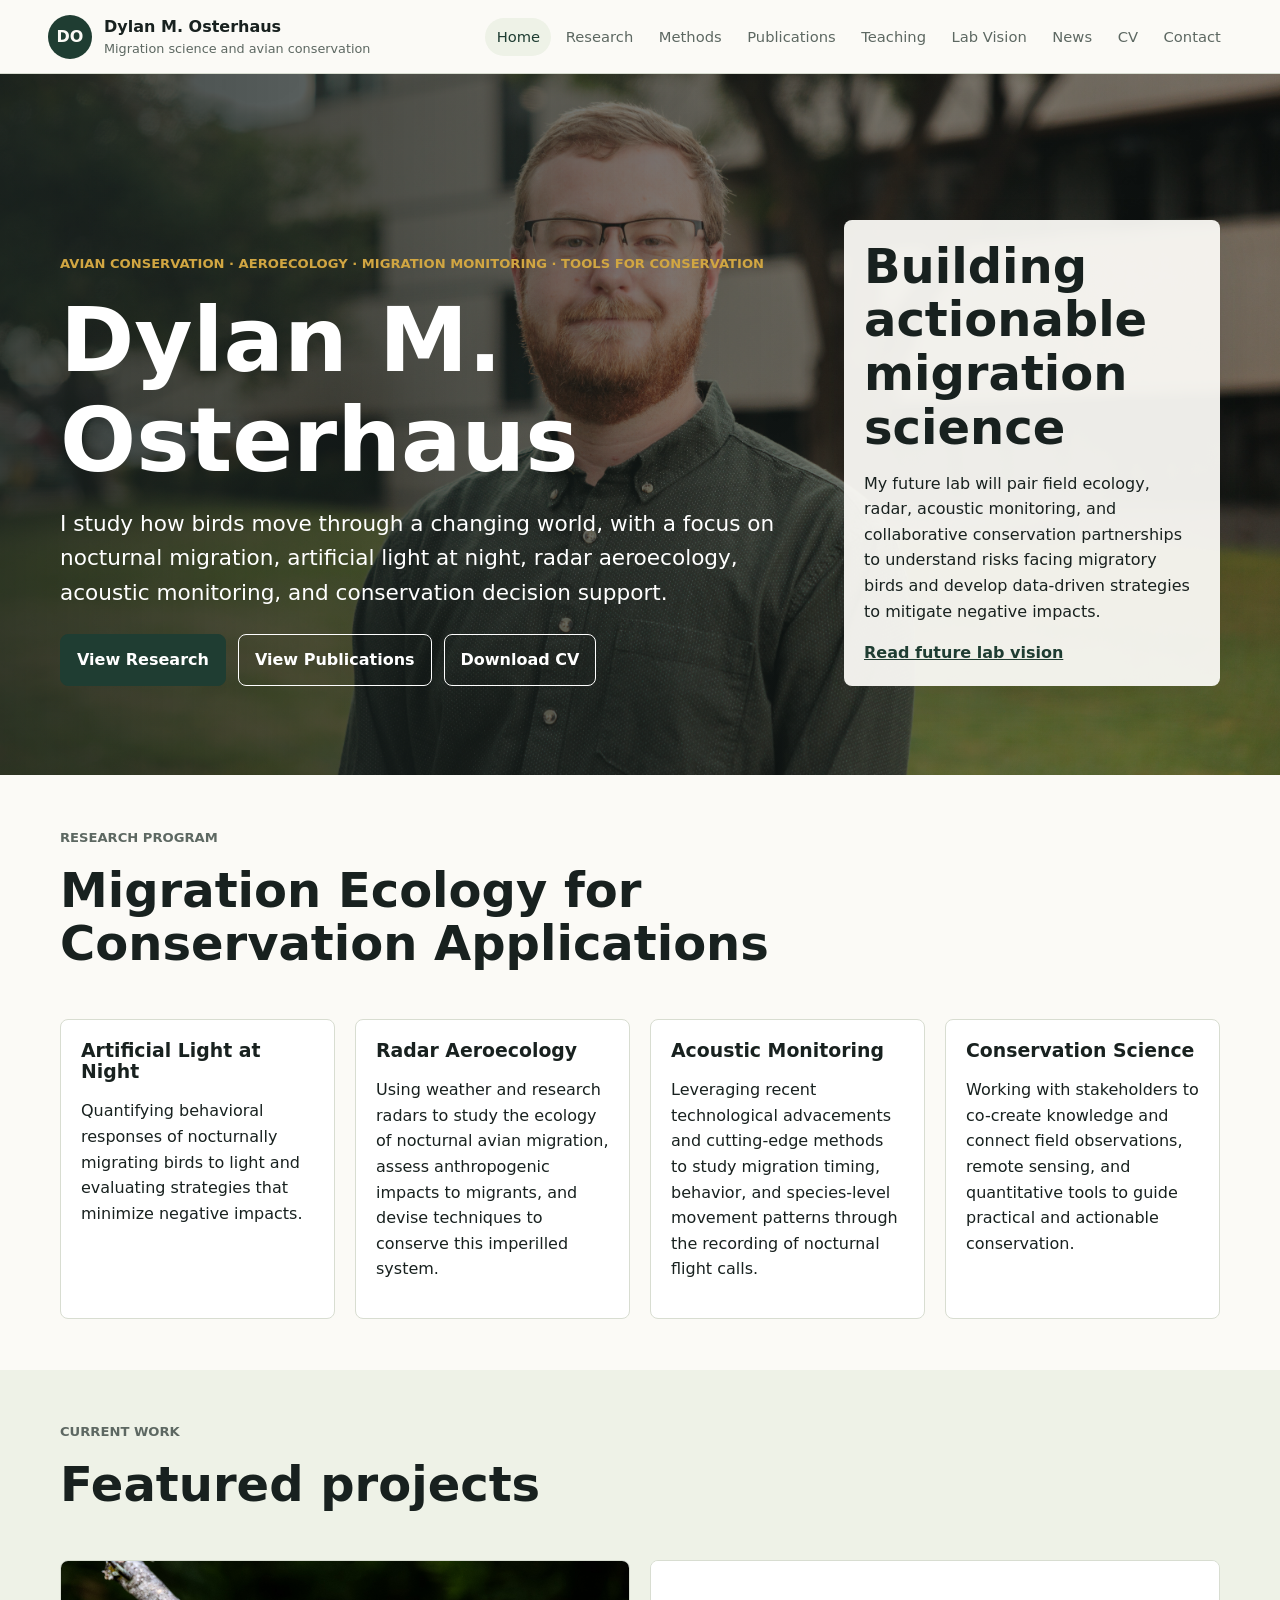
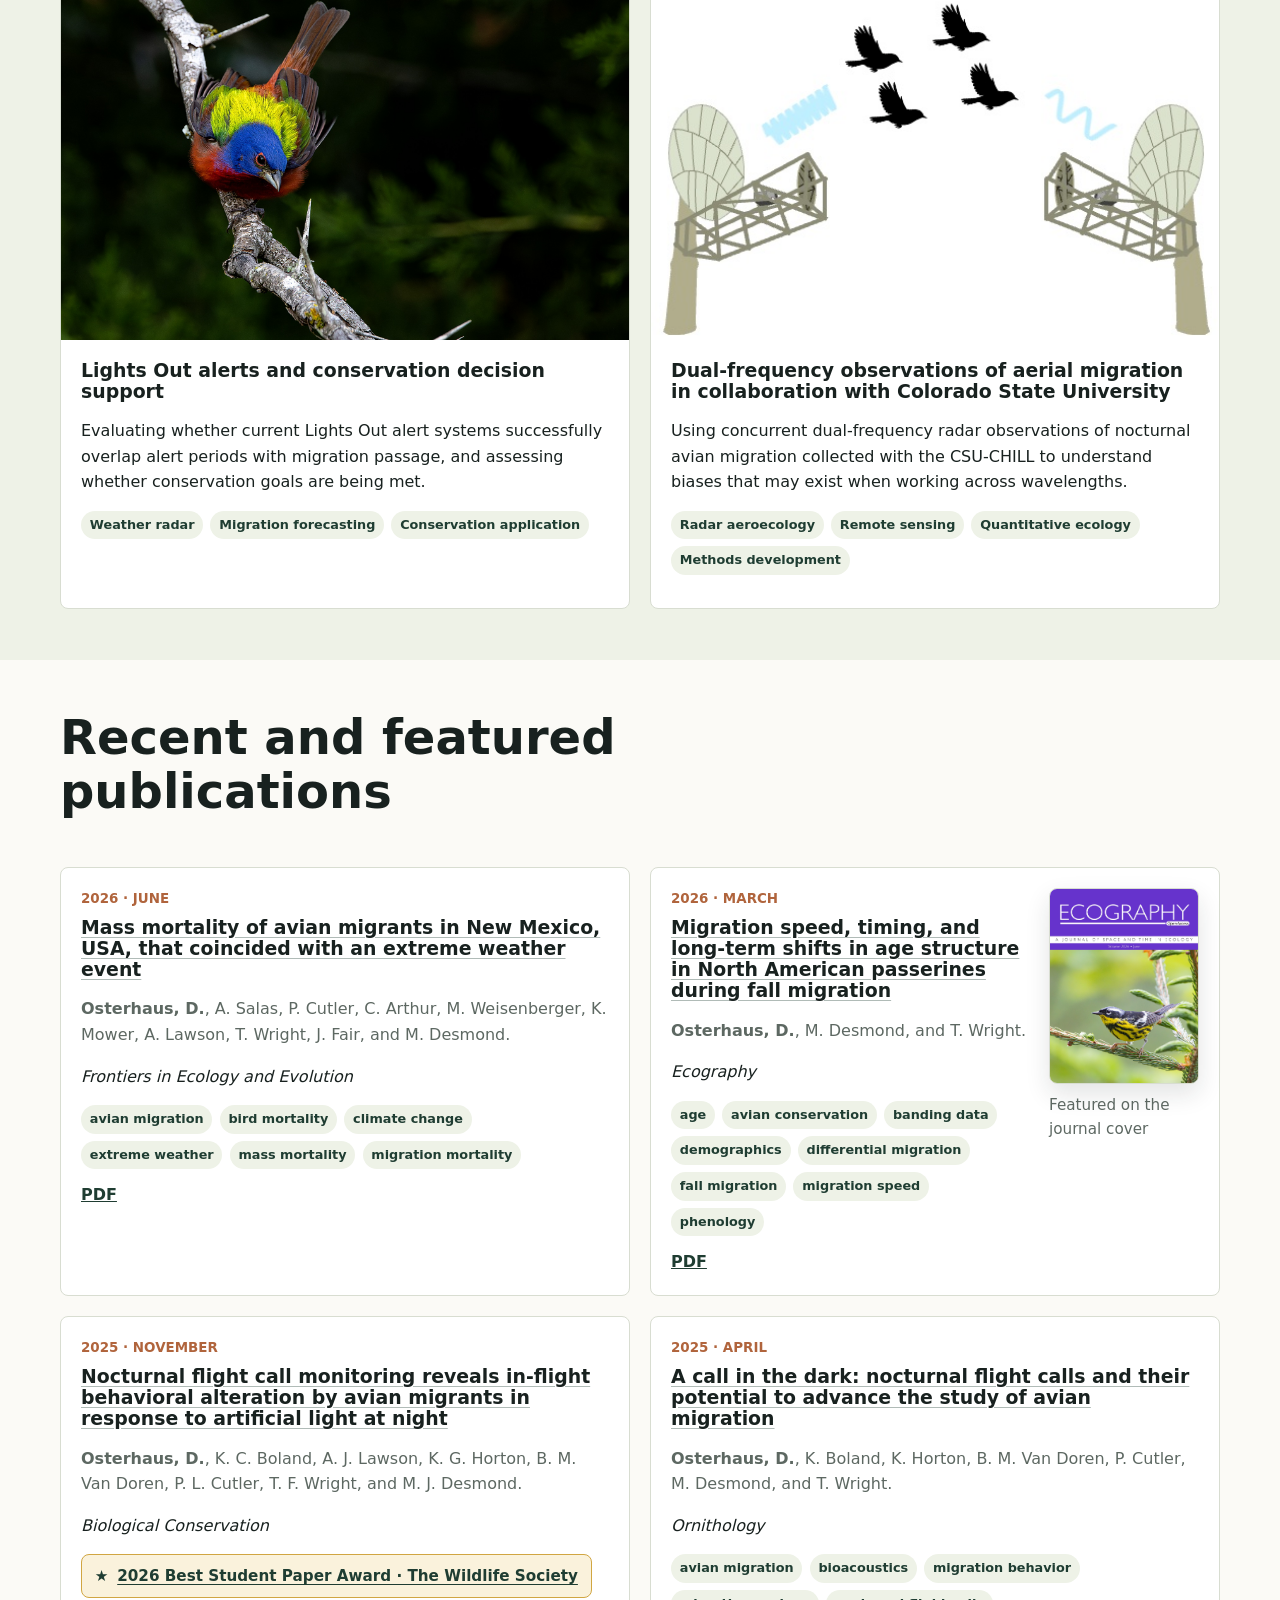
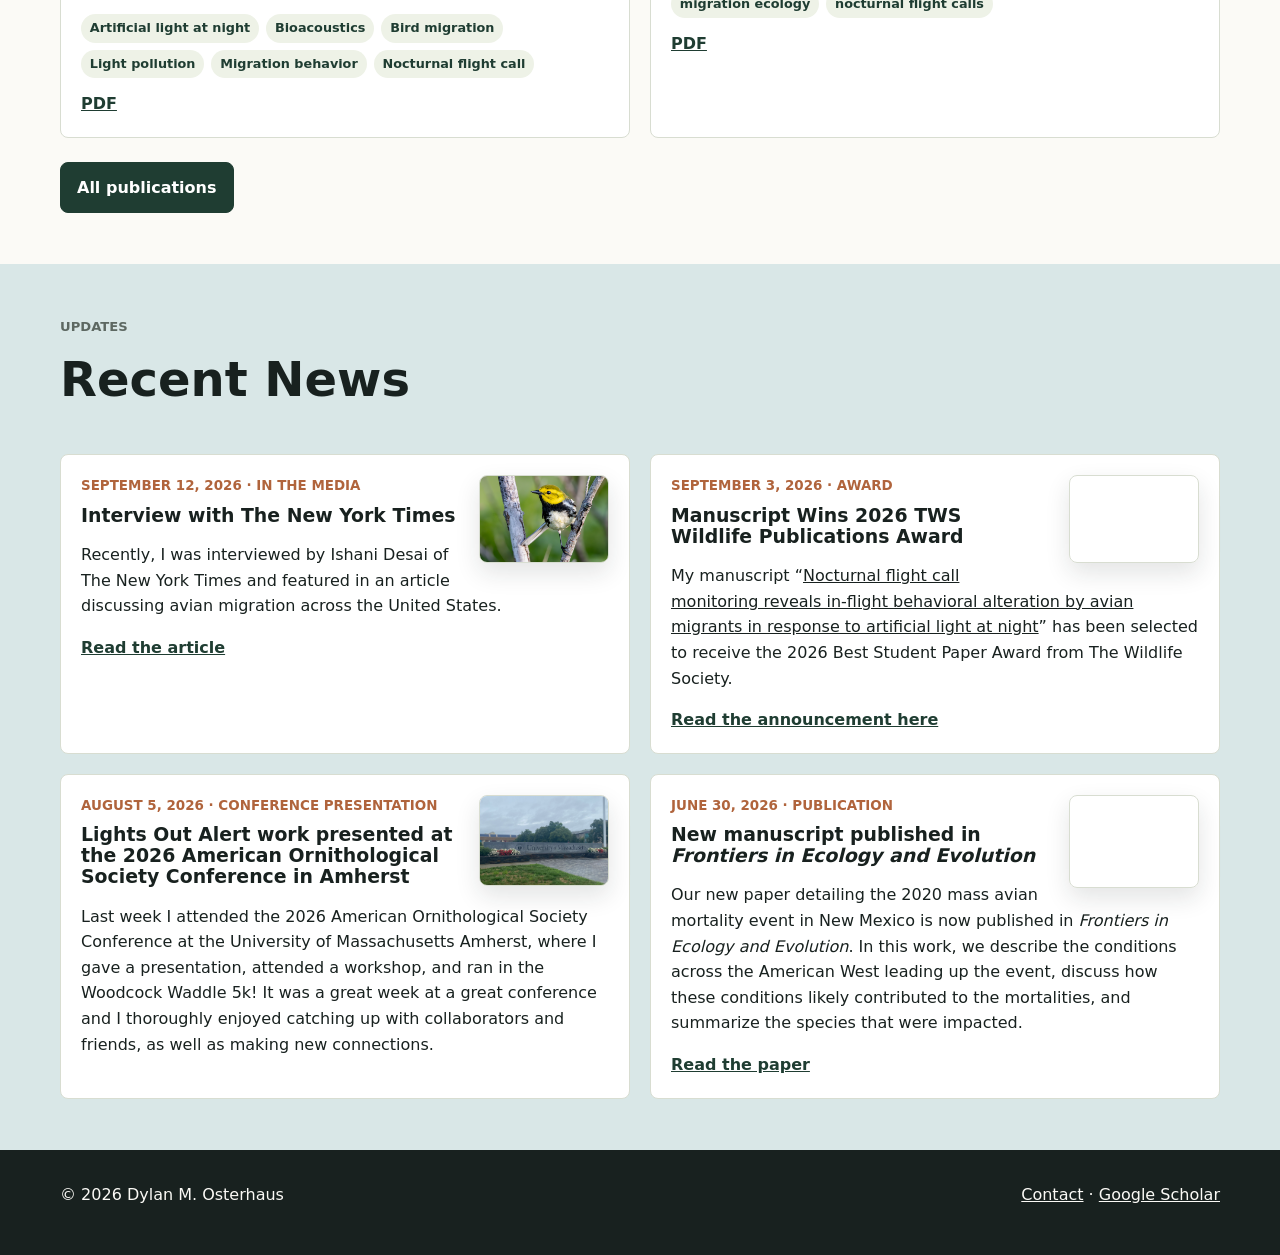
==== index.html @ dd5aa054 "Publish research website without Coverage Viewer" ====
<!doctype html>
<html lang="en">
<head>
  <meta charset="utf-8">
  <meta name="viewport" content="width=device-width, initial-scale=1">
  <title>Dylan M. Osterhaus | Avian Conservation & Aeroecology</title>
  <meta name="description" content="Personal research website for Dylan M. Osterhaus, avian conservation and aeroecology researcher.">
  <link rel="icon" href="assets/favicon.svg">
  <link rel="stylesheet" href="assets/css/styles.css">
</head>
<body>
  <a class="skip-link button" href="#main">Skip to content</a>
  <header class="site-header" data-site-header></header>

  <main id="main">
    <section class="hero">
      <div class="inner">
        <div>
          <p class="eyebrow">Avian conservation · Aeroecology · Migration monitoring · Tools for Conservation</p>
          <h1>Dylan M. Osterhaus</h1>
          <p class="lede">I study how birds move through a changing world, with a focus on nocturnal migration, artificial light at night, radar aeroecology, acoustic monitoring, and conservation decision support.</p>
          <div class="button-row">
            <a class="button" href="research.html">View Research</a>
            <a class="button secondary" href="publications.html">View Publications</a>
            <a class="button secondary" href="CV/CV_Osterhaus.docx">Download CV</a>
          </div>
        </div>
        <aside class="hero-card">
          <h2>Building actionable migration science</h2>
          <p>My future lab will pair field ecology, radar, acoustic monitoring, and collaborative conservation partnerships to understand risks facing migratory birds and develop data-driven strategies to mitigate negative impacts.</p>
          <a class="text-link" href="lab-vision.html">Read future lab vision</a>
        </aside>
      </div>
    </section>

    <section class="section">
      <div class="inner">
        <div class="section-header">
          <div>
            <p class="eyebrow">Research Program</p>
            <h2>Migration Ecology for Conservation Applications</h2>
          </div>
        </div>
        <div class="grid four">
          <article class="feature">
            <h3>Artificial Light at Night</h3>
            <p>Quantifying behavioral responses of nocturnally migrating birds to light and evaluating strategies that minimize negative impacts.</p>
          </article>
          <article class="feature">
            <h3>Radar Aeroecology</h3>
            <p>Using weather and research radars to study the ecology of nocturnal avian migration, assess anthropogenic impacts to migrants, and devise techniques to conserve this imperilled system.</p>
          </article>
          <article class="feature">
            <h3>Acoustic Monitoring</h3>
            <p>Leveraging recent technological advacements and cutting-edge methods to study migration timing, behavior, and species-level movement patterns through the recording of nocturnal flight calls.</p>
          </article>
          <article class="feature">
            <h3>Conservation Science</h3>
            <p>Working with stakeholders to co-create knowledge and connect field observations, remote sensing, and quantitative tools to guide practical and actionable conservation.</p>
          </article>
        </div>
      </div>
    </section>

    <section class="section band">
      <div class="inner">
        <div class="section-header">
          <div>
            <p class="eyebrow">Current Work</p>
            <h2>Featured projects</h2>
          </div>
        </div>
        <div class="grid two" data-projects data-limit="4"></div>
      </div>
    </section>

    <section class="section">
      <div class="inner">
        <div class="section-header">
          <div>
            <h2>Recent and featured publications</h2>
          </div>
        </div>
        <div class="grid two" data-publications="featured" data-limit="4"></div>
        <div class="button-row">
          <a class="button" href="publications.html">All publications</a>
        </div>
      </div>
    </section>

    <section class="section sky-band">
      <div class="inner">
        <div class="section-header">
          <div>
            <p class="eyebrow">Updates</p>
            <h2>Recent News</h2>
          </div>
        </div>
        <div class="grid two" data-news data-limit="4"></div>
      </div>
    </section>
  </main>

  <footer class="footer">
    <div class="inner">
      <p>© <span data-year></span> Dylan M. Osterhaus</p>
      <p><a href="contact.html">Contact</a> · <a href="https://scholar.google.com/citations?user=TTOQT60AAAAJ&hl=en&oi=ao">Google Scholar</a></p>
    </div>
  </footer>

  <script src="data/publications.js"></script>
  <script src="data/projects.js"></script>
  <script src="data/news.js"></script>
  <script src="assets/js/main.js"></script>
</body>
</html>
---- assets/css/styles.css ----
/* MAIN SITE STYLES
   This file controls the visual design for the whole website.
   Most text and content edits should happen in the HTML files or /data files.
*/

:root {
  --ink: #18211f;
  --muted: #5d6862;
  --paper: #fbfaf6;
  --soft: #eef2e7;
  --sage: #6d8063;
  --forest: #1f3d32;
  --clay: #b0643c;
  --sky: #d9e7e7;
  --gold: #d1a642;
  --line: #d8ddd1;
  --white: #ffffff;
  --shadow: 0 18px 45px rgba(24, 33, 31, 0.11);
  --radius: 8px;
  --max: 1160px;
}

* {
  box-sizing: border-box;
}

html {
  scroll-behavior: smooth;
}

body {
  margin: 0;
  background: var(--paper);
  color: var(--ink);
  font-family: Inter, ui-sans-serif, system-ui, -apple-system, BlinkMacSystemFont, "Segoe UI", sans-serif;
  line-height: 1.6;
}

img {
  display: block;
  max-width: 100%;
}

a {
  color: inherit;
}

.skip-link {
  left: 1rem;
  position: absolute;
  top: -5rem;
  z-index: 20;
}

.skip-link:focus {
  top: 1rem;
}

.site-header {
  align-items: center;
  background: rgba(251, 250, 246, 0.96);
  border-bottom: 1px solid var(--line);
  display: flex;
  gap: 1rem;
  justify-content: space-between;
  padding: 0.85rem clamp(1rem, 4vw, 3rem);
  position: sticky;
  top: 0;
  z-index: 10;
}

.brand {
  align-items: center;
  display: inline-flex;
  gap: 0.75rem;
  text-decoration: none;
}

.brand-mark {
  align-items: center;
  background: var(--forest);
  border-radius: 50%;
  color: var(--paper);
  display: inline-flex;
  font-weight: 800;
  height: 2.75rem;
  justify-content: center;
  width: 2.75rem;
}

.brand strong,
.brand small {
  display: block;
}

.brand small {
  color: var(--muted);
  font-size: 0.8rem;
}

.site-nav {
  align-items: center;
  display: flex;
  flex-wrap: wrap;
  gap: 0.2rem;
  justify-content: flex-end;
}

.site-nav a {
  border-radius: 999px;
  color: var(--muted);
  font-size: 0.92rem;
  padding: 0.45rem 0.7rem;
  text-decoration: none;
}

.site-nav a.nav-long {
  line-height: 1.1;
  text-align: center;
}

.site-nav a:hover,
.site-nav a[aria-current="page"] {
  background: var(--soft);
  color: var(--forest);
}

.nav-toggle {
  background: var(--forest);
  border: 0;
  border-radius: var(--radius);
  color: var(--paper);
  display: none;
  font: inherit;
  padding: 0.55rem 0.8rem;
}

.section,
.hero,
.page-hero {
  padding: clamp(3rem, 7vw, 6rem) clamp(1rem, 4vw, 3rem);
}

.section {
  padding-block: clamp(2rem, 4vw, 3.5rem);
}

.inner {
  margin: 0 auto;
  max-width: var(--max);
}

.hero {
  background:
    linear-gradient(90deg, rgba(24, 33, 31, 0.82), rgba(24, 33, 31, 0.34)),
    url("../../Photos/NMSU Grad Headshot_Profile Photo copy.jpg") center 26% / cover;
  color: var(--white);
  min-height: 72vh;
}

.hero .inner {
  align-items: end;
  display: grid;
  gap: 2rem;
  grid-template-columns: minmax(0, 1.1fr) minmax(280px, 0.55fr);
  min-height: 58vh;
}

.eyebrow {
  color: var(--gold);
  font-size: 0.82rem;
  font-weight: 800;
  letter-spacing: 0;
  text-transform: uppercase;
}

h1,
h2,
h3 {
  line-height: 1.12;
  margin: 0 0 1rem;
}

h1 {
  font-size: clamp(2.5rem, 7vw, 5.7rem);
  max-width: 900px;
}

h2 {
  font-size: clamp(1.8rem, 4vw, 3rem);
}

h3 {
  font-size: 1.18rem;
}

p {
  margin: 0 0 1rem;
}

.lede {
  color: inherit;
  font-size: clamp(1.1rem, 2vw, 1.35rem);
  max-width: 780px;
}

.hero-card {
  background: rgba(251, 250, 246, 0.94);
  border-radius: var(--radius);
  box-shadow: var(--shadow);
  color: var(--ink);
  padding: 1.25rem;
}

.button-row {
  display: flex;
  flex-wrap: wrap;
  gap: 0.75rem;
  margin-top: 1.5rem;
}

.button {
  background: var(--forest);
  border: 1px solid var(--forest);
  border-radius: var(--radius);
  color: var(--white);
  display: inline-flex;
  font-weight: 800;
  padding: 0.75rem 1rem;
  text-decoration: none;
}

.button.secondary {
  background: transparent;
  border-color: currentColor;
  color: inherit;
}

.section-header {
  align-items: end;
  display: grid;
  gap: 1rem;
  grid-template-columns: minmax(0, 0.8fr) minmax(260px, 0.45fr);
  margin-bottom: 2rem;
}

.section-header p {
  color: var(--muted);
}

.band {
  background: var(--soft);
}

.sky-band {
  background: var(--sky);
}

.grid {
  display: grid;
  gap: 1.25rem;
}

.two {
  grid-template-columns: repeat(2, minmax(0, 1fr));
}

.three {
  grid-template-columns: repeat(3, minmax(0, 1fr));
}

.four {
  grid-template-columns: repeat(4, minmax(0, 1fr));
}

.feature,
.publication-item,
.timeline-item,
.news-item,
.contact-card,
.method-card,
.value-card {
  background: var(--white);
  border: 1px solid var(--line);
  border-radius: var(--radius);
  padding: 1.25rem;
}

.project-card,
.photo-card {
  background: var(--white);
  border: 1px solid var(--line);
  border-radius: var(--radius);
  overflow: hidden;
}

.past-project-card {
  display: grid;
}

.past-project-card h3 a {
  color: inherit;
  text-decoration-color: rgba(31, 61, 50, 0.35);
  text-underline-offset: 0.18em;
}

.past-project-card h3 a:hover {
  color: var(--forest);
  text-decoration-color: var(--forest);
}

.project-card-body {
  padding: 1.25rem;
}

.publication-item.has-cover {
  align-items: start;
  display: grid;
  gap: 1.25rem;
  grid-template-columns: minmax(0, 1fr) 150px;
}

.news-item.has-cover {
  display: block;
}

.news-item.has-cover::after {
  clear: both;
  content: "";
  display: table;
}

.publication-item h3 a {
  color: inherit;
  text-decoration-color: rgba(31, 61, 50, 0.35);
  text-underline-offset: 0.18em;
}

.publication-item h3 a:hover {
  color: var(--forest);
  text-decoration-color: var(--forest);
}

.publication-cover,
.news-cover {
  margin: 0;
}

.news-cover {
  float: right;
  margin: 0 0 1rem 1.25rem;
  width: 130px;
}

.publication-cover img,
.news-cover img {
  border: 1px solid var(--line);
  border-radius: var(--radius);
  box-shadow: 0 10px 24px rgba(24, 33, 31, 0.12);
  display: block;
  width: 100%;
}

.publication-cover p,
.pub-note {
  color: var(--muted);
  font-size: 0.95rem;
  margin-top: 0.55rem;
}

.pub-note {
  color: var(--clay);
  font-weight: 800;
}

.publication-award {
  display: flex;
  align-items: baseline;
  gap: 0.55rem;
  width: fit-content;
  padding: 0.55rem 0.8rem;
  border: 1px solid var(--gold);
  border-radius: var(--radius);
  background: #faf2dc;
  color: var(--forest);
  font-size: 0.95rem;
  font-weight: 700;
}

.publication-award a {
  color: inherit;
  text-underline-offset: 0.18em;
}

.project-image {
  aspect-ratio: 3 / 2;
  display: block;
  height: auto;
  object-fit: cover;
  width: 100%;
}

.photo-link {
  background: #111816;
  display: block;
}

.photo-card img {
  display: block;
  height: auto;
  width: 100%;
}

.photo-card figcaption {
  padding: 0.9rem 1rem 1rem;
}

.photo-card figcaption strong,
.photo-card figcaption span {
  display: block;
}

.photo-card figcaption span {
  color: var(--muted);
  font-size: 0.9rem;
}

.photo-placeholder {
  align-items: center;
  background:
    linear-gradient(135deg, rgba(31, 61, 50, 0.9), rgba(176, 100, 60, 0.8)),
    var(--forest);
  color: var(--white);
  display: flex;
  min-height: 170px;
  padding: 1.5rem;
}

.photo-placeholder.tall {
  min-height: 300px;
}

.photo-placeholder span {
  border: 1px solid rgba(255, 255, 255, 0.55);
  border-radius: var(--radius);
  display: block;
  font-weight: 800;
  padding: 1rem;
  width: 100%;
}

.item-meta {
  color: var(--clay);
  font-size: 0.84rem;
  font-weight: 800;
  margin-bottom: 0.5rem;
  text-transform: uppercase;
}

.authors,
.muted {
  color: var(--muted);
}

.tags {
  display: flex;
  flex-wrap: wrap;
  gap: 0.45rem;
  margin: 0.8rem 0;
}

.tags span {
  background: var(--soft);
  border-radius: 999px;
  color: var(--forest);
  font-size: 0.8rem;
  font-weight: 700;
  padding: 0.25rem 0.55rem;
}

.text-link {
  color: var(--forest);
  font-weight: 800;
}

.page-hero {
  background: var(--forest);
  color: var(--white);
}

.page-hero h1 {
  max-width: 1120px;
}

.page-hero p {
  max-width: 980px;
}

.split {
  align-items: center;
  display: grid;
  gap: 2rem;
  grid-template-columns: minmax(0, 0.85fr) minmax(280px, 0.55fr);
}

.portrait {
  border-radius: var(--radius);
  box-shadow: var(--shadow);
  max-height: 560px;
  object-fit: cover;
  width: 100%;
}

.stat-row {
  display: grid;
  gap: 1rem;
  grid-template-columns: repeat(3, minmax(0, 1fr));
  margin-top: 1rem;
}

.stat {
  background: rgba(255, 255, 255, 0.12);
  border: 1px solid rgba(255, 255, 255, 0.2);
  border-radius: var(--radius);
  padding: 1rem;
}

.stat strong {
  display: block;
  font-size: 1.6rem;
}

.list-clean {
  margin: 0;
  padding-left: 1.1rem;
}

.list-clean li {
  margin-bottom: 0.5rem;
}

.footer {
  background: var(--ink);
  color: var(--paper);
  padding: 2rem clamp(1rem, 4vw, 3rem);
}

.footer .inner {
  align-items: center;
  display: flex;
  gap: 1rem;
  justify-content: space-between;
}

.footer a {
  color: var(--paper);
}

.viewer-hero {
  background:
    linear-gradient(90deg, rgba(24, 33, 31, 0.9), rgba(31, 61, 50, 0.64)),
    url("../../Photos/site-images/project-lights-out.jpg") center / cover;
}

.viewer-inner {
  max-width: min(1680px, calc(100vw - 2rem));
}

.viewer-layout {
  display: grid;
  gap: 1rem;
}

.viewer-description {
  background: var(--white);
  border: 1px solid var(--line);
  border-radius: var(--radius);
  padding: 1.25rem;
}

.viewer-description h2 {
  font-size: clamp(1.4rem, 2.5vw, 2rem);
  margin-bottom: 0.6rem;
}

.viewer-description p {
  color: var(--muted);
  margin-bottom: 0;
  max-width: 1100px;
}

.viewer-controls,
.viewer-stage {
  background: var(--white);
  border: 1px solid var(--line);
  border-radius: var(--radius);
}

.viewer-controls {
  align-items: end;
  display: grid;
  gap: 0.8rem;
  grid-template-columns: repeat(6, minmax(150px, 1fr));
  padding: 1rem;
}

.control-group {
  display: grid;
  gap: 0.35rem;
}

.control-group label {
  color: var(--forest);
  font-size: 0.82rem;
  font-weight: 800;
  text-transform: uppercase;
}

.control-group select {
  appearance: none;
  background:
    linear-gradient(45deg, transparent 50%, var(--forest) 50%),
    linear-gradient(135deg, var(--forest) 50%, transparent 50%),
    var(--paper);
  background-position:
    calc(100% - 18px) 54%,
    calc(100% - 12px) 54%,
    100% 0;
  background-size:
    6px 6px,
    6px 6px,
    2.5rem 100%;
  background-repeat: no-repeat;
  border: 1px solid var(--line);
  border-radius: var(--radius);
  color: var(--ink);
  font: inherit;
  min-height: 2.65rem;
  padding: 0.55rem 2.7rem 0.55rem 0.7rem;
  width: 100%;
}

.viewer-stage {
  min-width: 0;
  padding: 1.25rem;
}

.viewer-heading {
  align-items: start;
  display: flex;
  gap: 1rem;
  justify-content: space-between;
  margin-bottom: 1rem;
}

.viewer-heading h2 {
  font-size: clamp(1.4rem, 3vw, 2.25rem);
  margin-bottom: 0.25rem;
}

.viewer-heading .eyebrow:empty {
  display: none;
}

.viewer-subtitle {
  color: var(--muted);
  font-size: 0.98rem;
  font-weight: 700;
  margin: 0;
}

.viewer-legend {
  align-items: center;
  display: grid;
  gap: 0.35rem;
  justify-content: flex-end;
  min-width: 180px;
}

.legend-block {
  display: grid;
  gap: 0.35rem;
  justify-items: end;
}

.legend-title {
  color: var(--forest);
  font-size: 0.95rem;
  font-weight: 800;
}

.pie-legend-items {
  align-items: center;
  display: flex;
  flex-wrap: wrap;
  gap: 0.55rem;
  justify-content: flex-end;
}

.legend-item {
  align-items: center;
  color: var(--muted);
  display: inline-flex;
  font-size: 0.95rem;
  gap: 0.3rem;
}

.legend-swatch {
  border: 1px solid rgba(24, 33, 31, 0.22);
  border-radius: 50%;
  display: inline-block;
  height: 1rem;
  width: 1rem;
}

.heat-legend {
  min-width: min(560px, 46vw);
}

.heat-legend-bar {
  background: linear-gradient(90deg, rgb(68, 1, 84), rgb(59, 82, 139), rgb(33, 145, 140), rgb(94, 201, 98), rgb(253, 231, 37));
  border: 1px solid rgba(24, 33, 31, 0.22);
  border-radius: 999px;
  height: 1rem;
  width: 100%;
}

.heat-legend-scale {
  color: var(--muted);
  display: flex;
  font-size: 0.88rem;
  justify-content: space-between;
  width: 100%;
}

.viewer-chart {
  border: 1px solid var(--line);
  border-radius: var(--radius);
  min-height: 680px;
  overflow: hidden;
}

.viewer-chart svg {
  display: block;
  height: auto;
  width: 100%;
}

.map-panel svg {
  overflow: visible;
}

.plot-stack {
  background: var(--white);
  display: grid;
  gap: 0;
}

.map-panel {
  background: #f7f7f2;
  border-bottom: 1px solid var(--line);
  overflow: visible;
  padding-bottom: 3rem;
}

.plot-detail-row {
  background: var(--white);
  display: grid;
  gap: 0;
}

.site-detail-row,
.all-sites-row {
  border-top: 1px solid var(--line);
  grid-template-columns: minmax(320px, 0.8fr) minmax(0, 1.2fr);
}

.all-sites-row {
  grid-template-columns: minmax(220px, 0.48fr) minmax(0, 1.52fr);
}

.time-series-panel {
  background: var(--white);
  border-left: 1px solid var(--line);
  color: var(--muted);
  display: grid;
  gap: 0.6rem;
  min-width: 0;
  padding: 1rem;
}

.time-series-panel h3,
.boxplot-panel h3 {
  color: var(--ink);
  font-size: 1.15rem;
  margin: 0;
}

.boxplot-panel {
  background: var(--white);
  border-left: 1px solid var(--line);
  display: grid;
  gap: 0.4rem;
  min-width: 0;
  padding: 0.75rem 1rem 0.9rem;
}

.boxplot-svg {
  align-self: stretch;
  height: 100%;
  min-height: 420px;
}

.map-point,
.box-point {
  cursor: pointer;
  transform-box: fill-box;
  transform-origin: center;
  transition: opacity 140ms ease, filter 140ms ease, stroke-width 140ms ease, transform 140ms ease;
}

.map-point.is-dimmed,
.box-point.is-dimmed {
  opacity: 0.16;
}

.map-point.is-highlighted {
  filter: drop-shadow(0 0 4px rgba(24, 33, 31, 0.45));
  opacity: 1;
  stroke-width: 2.4px;
  transform: scale(3.6);
}

.map-point.is-highlighted circle {
  stroke: var(--ink);
  stroke-width: 2.4px;
}

.box-point.is-highlighted {
  filter: drop-shadow(0 0 4px rgba(24, 33, 31, 0.45));
  opacity: 1;
  stroke: var(--ink);
  stroke-width: 2px;
  transform: scale(1.9);
}

.migration-summary {
  align-content: start;
  display: grid;
  gap: 0.65rem;
  padding: 0.85rem 1rem 1rem;
}

.all-sites-row .migration-summary {
  gap: 0.35rem;
  padding: 0.6rem 0.75rem;
}

.all-sites-summary-panel,
.site-summary-panel {
  display: grid;
  gap: 0;
  min-width: 0;
}

.site-summary-panel {
  align-content: center;
  gap: 0.6rem;
}

.migration-summary h3 {
  font-size: 1.2rem;
  margin: 0;
}

.migration-summary-grid {
  display: grid;
  gap: 0.55rem;
  grid-template-columns: repeat(4, minmax(0, 1fr));
}

.site-detail-row .migration-summary-grid,
.all-sites-row .migration-summary-grid,
.migration-summary.compact .migration-summary-grid {
  grid-template-columns: repeat(2, minmax(0, 1fr));
}

.all-sites-row .migration-summary-grid {
  gap: 0.4rem;
}

.migration-summary-item {
  background: var(--paper);
  border: 1px solid var(--line);
  border-radius: var(--radius);
  display: grid;
  gap: 0.15rem;
  min-width: 0;
  padding: 0.6rem 0.7rem;
}

.migration-summary-item strong {
  font-size: clamp(1.1rem, 2vw, 1.55rem);
  line-height: 1;
}

.migration-summary-item span {
  color: currentColor;
  font-size: 0.82rem;
  font-weight: 800;
  line-height: 1.25;
}

.summary-pie {
  justify-self: center;
  margin: -0.3rem 0 -0.25rem;
  width: min(26px, 10%);
}

.viewer-summary {
  color: var(--muted);
  margin-top: 1rem;
}

.viewer-summary:empty {
  display: none;
}

.species-disclaimer {
  color: var(--muted);
  font-size: 0.95rem;
  margin: 0;
}

.viewer-summary span {
  background: var(--soft);
  border-radius: 999px;
  color: var(--forest);
  font-size: 0.86rem;
  font-weight: 800;
  padding: 0.3rem 0.65rem;
}

.chart-tooltip {
  background: rgba(251, 250, 246, 0.96);
  border: 1px solid var(--line);
  border-radius: var(--radius);
  box-shadow: var(--shadow);
  color: var(--ink);
  font-size: 1rem;
  line-height: 1.35;
  max-width: 280px;
  padding: 0.75rem 0.85rem;
  pointer-events: none;
  position: fixed;
  z-index: 30;
}

.time-series-svg {
  border: 1px solid var(--line);
  border-radius: var(--radius);
  overflow: hidden;
  width: 100%;
}

.time-series-legend {
  align-items: center;
  display: flex;
  flex-wrap: wrap;
  gap: 0.45rem 0.75rem;
}

.time-series-legend span {
  align-items: center;
  color: var(--muted);
  display: inline-flex;
  font-size: 0.82rem;
  font-weight: 800;
  gap: 0.3rem;
}

.time-series-legend i {
  border: 1px solid rgba(24, 33, 31, 0.22);
  display: inline-block;
  height: 0.85rem;
  width: 0.85rem;
}

.time-series-legend i.missing {
  background: #ffffff;
}

.time-series-hover-target {
  cursor: pointer;
  pointer-events: all;
}

.time-series-marker {
  fill: var(--white);
  pointer-events: none;
  stroke: #000000;
  stroke-width: 2.4px;
}

.time-series-empty {
  color: var(--muted);
  margin: 0;
}

.is-hidden {
  display: none;
}

@media (max-width: 980px) {
  .hero .inner,
  .section-header,
  .split,
  .viewer-layout,
  .two,
  .three,
  .four {
    grid-template-columns: 1fr;
  }

  .site-header {
    align-items: flex-start;
  }

  .nav-toggle {
    display: inline-flex;
  }

  .site-nav {
    background: var(--paper);
    border-top: 1px solid var(--line);
    display: none;
    flex-basis: 100%;
    justify-content: flex-start;
    margin-top: 0.75rem;
    padding-top: 0.75rem;
  }

  .site-nav.is-open {
    display: flex;
  }

  .site-header {
    flex-wrap: wrap;
  }

  .viewer-controls {
    grid-template-columns: repeat(2, minmax(0, 1fr));
  }
}

@media (max-width: 640px) {
  .hero {
    min-height: auto;
  }

  .hero .inner {
    min-height: 0;
  }

  .stat-row {
    grid-template-columns: 1fr;
  }

  .publication-item.has-cover {
    grid-template-columns: 1fr;
  }

  .news-item.has-cover {
    display: block;
  }

  .publication-cover {
    max-width: 210px;
  }

  .news-cover {
    float: none;
    margin: 0 0 1rem;
    max-width: 210px;
    width: 100%;
  }

  .footer .inner {
    align-items: flex-start;
    flex-direction: column;
  }

  .viewer-heading {
    display: block;
  }

  .viewer-legend {
    justify-content: flex-start;
    margin-top: 0.75rem;
  }

  .viewer-chart {
    min-height: 420px;
  }

  .viewer-controls {
    grid-template-columns: 1fr;
  }

  .site-detail-row,
  .all-sites-row {
    grid-template-columns: 1fr;
  }

  .time-series-panel {
    border-bottom: 1px solid var(--line);
    border-left: 0;
  }

  .boxplot-panel {
    border-left: 0;
    border-top: 1px solid var(--line);
  }

  .migration-summary {
    padding: 1rem;
  }

  .migration-summary-grid {
    grid-template-columns: repeat(2, minmax(0, 1fr));
  }
}
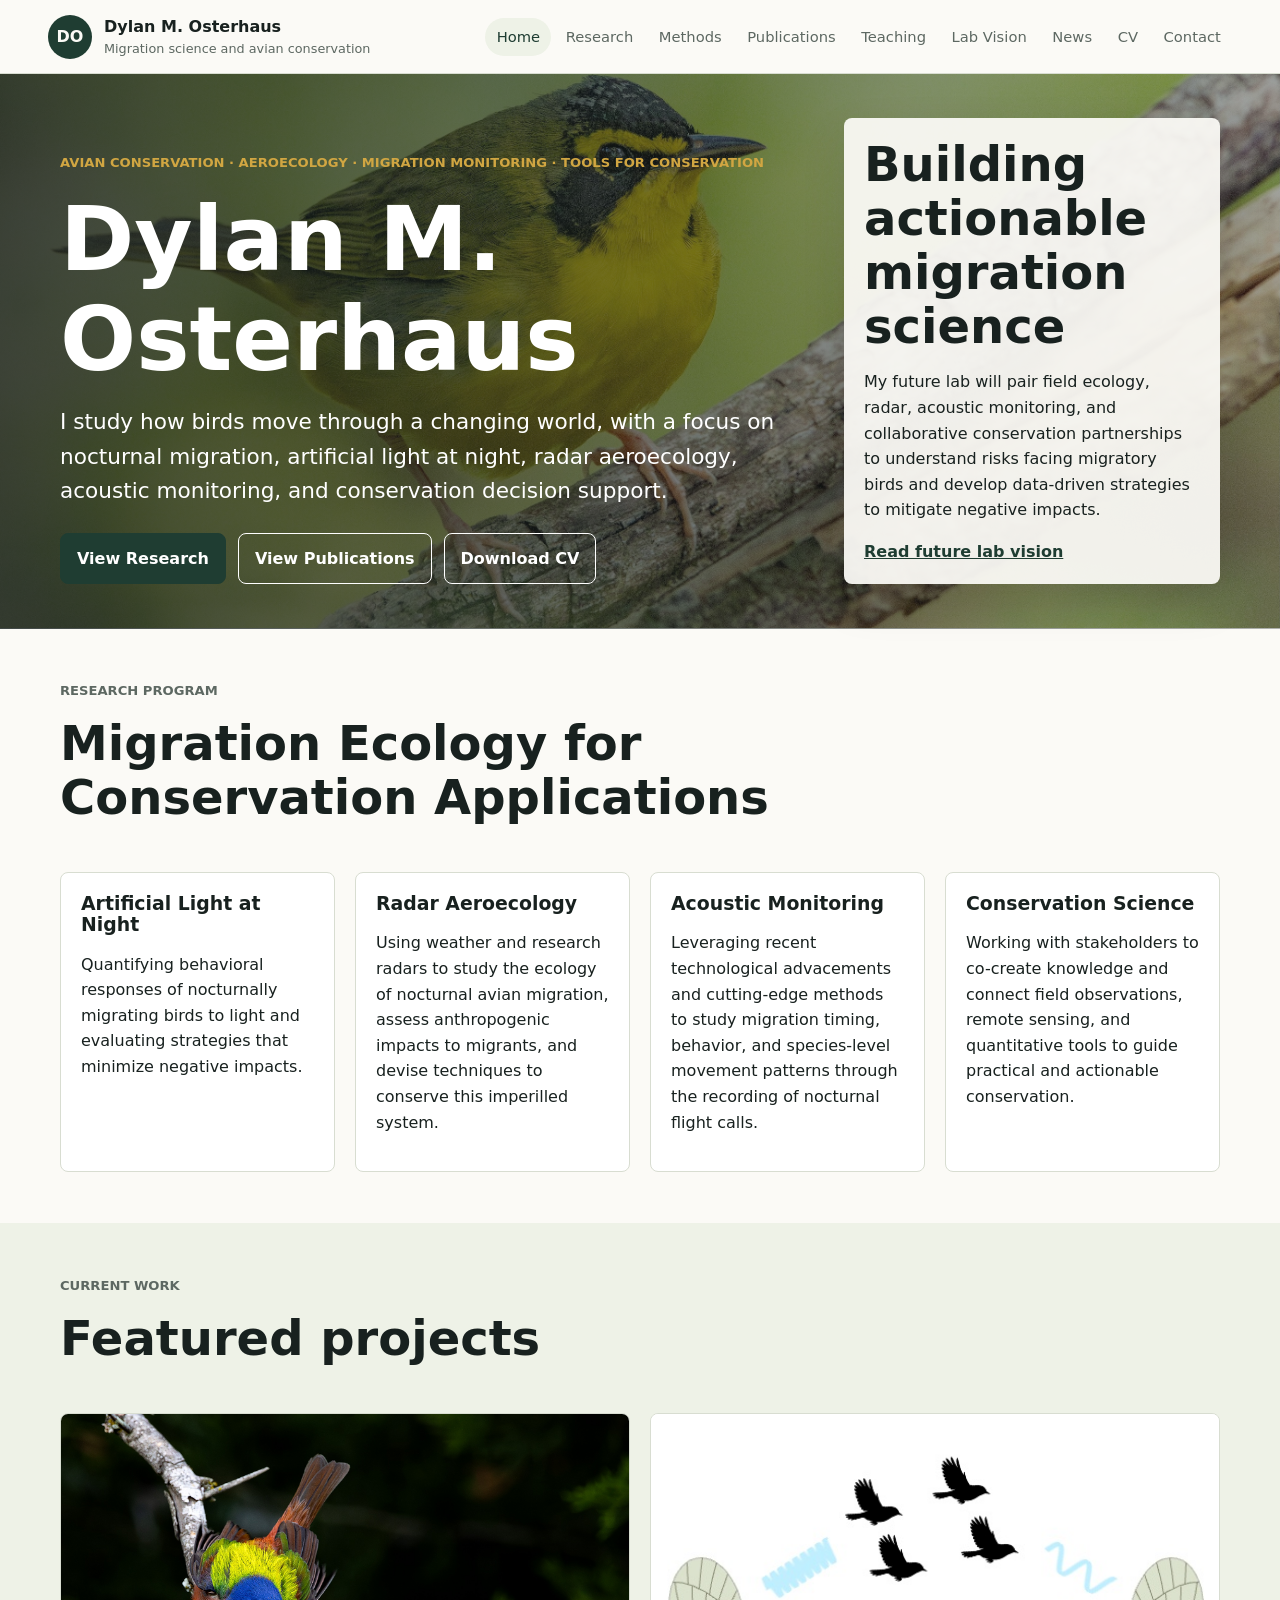
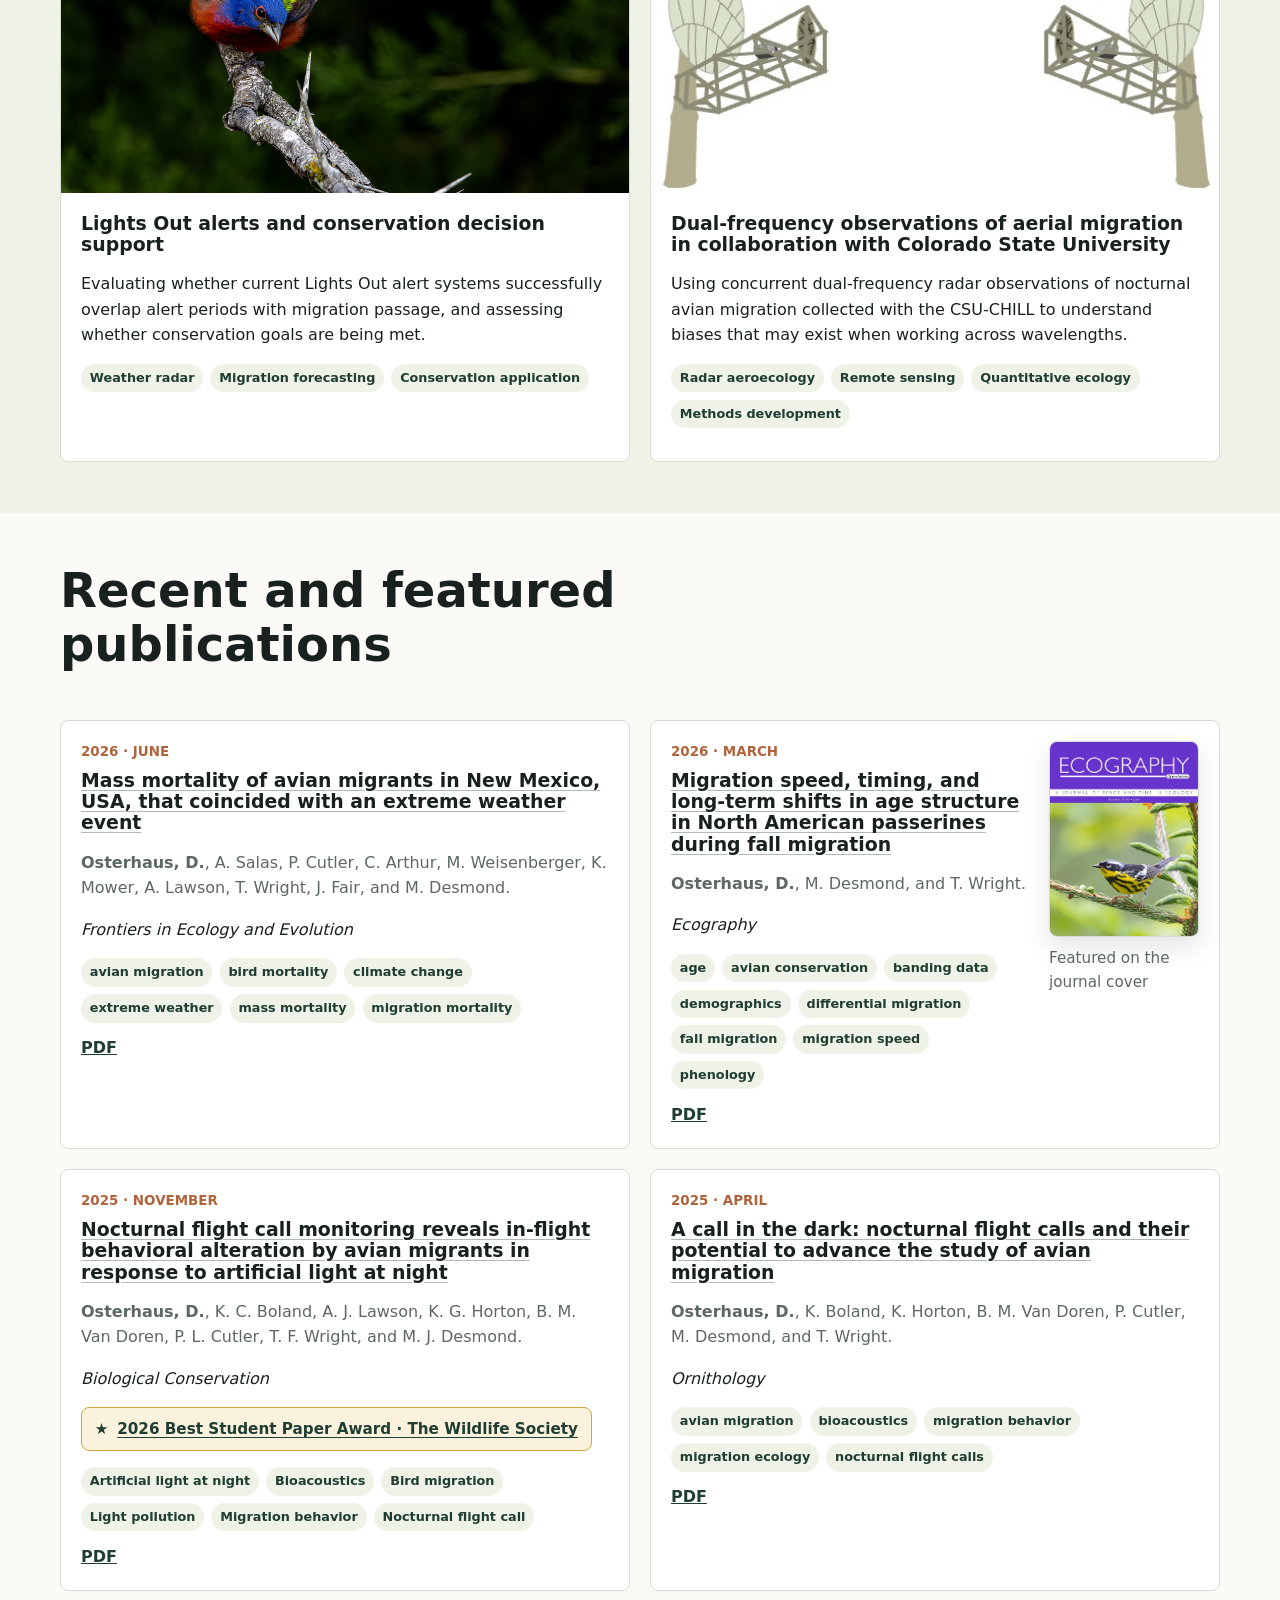
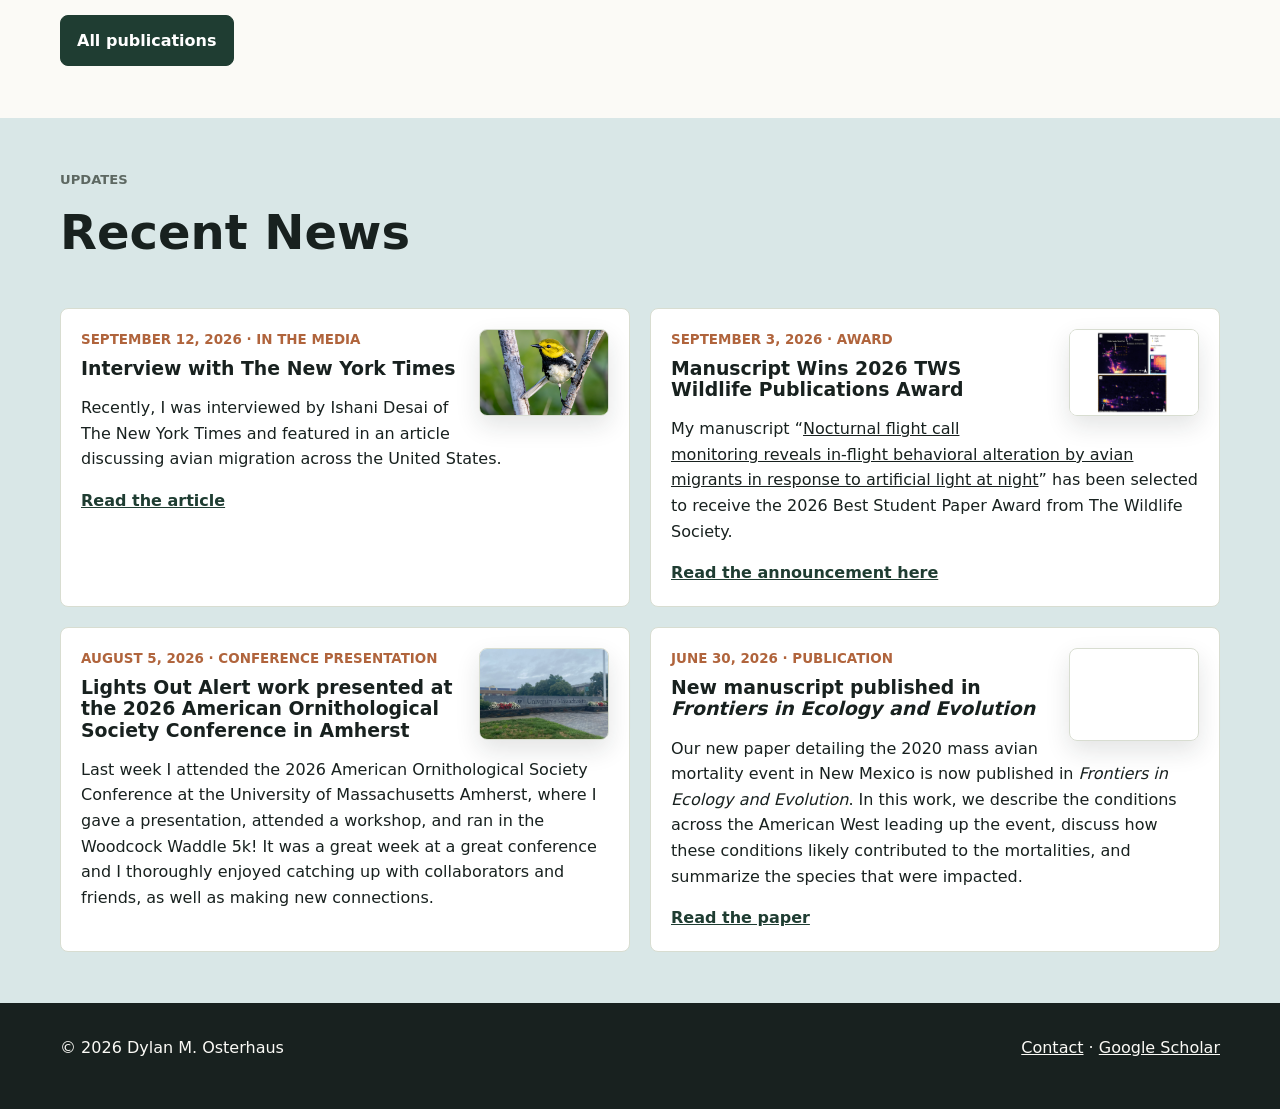
==== commit 0be77e44: "Refresh header asset URLs and hide unpublished Lights Out viewer" ====
--- a/index.html
+++ b/index.html
@@ -6,7 +6,7 @@
   <title>Dylan M. Osterhaus | Avian Conservation & Aeroecology</title>
   <meta name="description" content="Personal research website for Dylan M. Osterhaus, avian conservation and aeroecology researcher.">
   <link rel="icon" href="assets/favicon.svg">
-  <link rel="stylesheet" href="assets/css/styles.css">
+  <link rel="stylesheet" href="assets/css/styles.css?v=3903f892c358">
 </head>
 <body>
   <a class="skip-link button" href="#main">Skip to content</a>
@@ -108,9 +108,9 @@
     </div>
   </footer>
 
-  <script src="data/publications.js"></script>
-  <script src="data/projects.js"></script>
-  <script src="data/news.js"></script>
-  <script src="assets/js/main.js"></script>
+  <script src="data/publications.js?v=88f7b98a69ec"></script>
+  <script src="data/projects.js?v=8a13b5bf160b"></script>
+  <script src="data/news.js?v=7cdc6ceba3e5"></script>
+  <script src="assets/js/main.js?v=f4d41892ff71"></script>
 </body>
 </html>
--- a/assets/css/styles.css
+++ b/assets/css/styles.css
@@ -151,11 +151,15 @@
 }
 
 .hero {
+  --header-ratio: 2771 / 1200;
   background:
     linear-gradient(90deg, rgba(24, 33, 31, 0.82), rgba(24, 33, 31, 0.34)),
-    url("../../Photos/NMSU Grad Headshot_Profile Photo copy.jpg") center 26% / cover;
+    url("../../Photos/bird-photography/Kentucky Warbler_Ross Hills_5.2.26_05.jpg?v=190059e123a3") center / cover no-repeat;
   color: var(--white);
-  min-height: 72vh;
+  min-height: 640px;
+  padding-block: 3rem;
+  display: flex;
+  align-items: center;
 }
 
 .hero .inner {
@@ -163,7 +167,7 @@
   display: grid;
   gap: 2rem;
   grid-template-columns: minmax(0, 1.1fr) minmax(280px, 0.55fr);
-  min-height: 58vh;
+  width: 100%;
 }
 
 .eyebrow {
@@ -556,10 +560,58 @@
   color: var(--paper);
 }
 
-.viewer-hero {
+.page-hero.photo-hero {
+  min-height: 640px;
+  padding-block: 3rem;
+  display: flex;
+  align-items: center;
   background:
-    linear-gradient(90deg, rgba(24, 33, 31, 0.9), rgba(31, 61, 50, 0.64)),
-    url("../../Photos/site-images/project-lights-out.jpg") center / cover;
+    linear-gradient(90deg, rgba(24, 33, 31, 0.84), rgba(24, 33, 31, 0.5)),
+    var(--header-photo) center / cover no-repeat;
+}
+
+.page-hero.photo-hero .inner {
+  width: 100%;
+}
+
+.research-hero {
+  --header-ratio: 3632 / 1200;
+  --header-photo: url("../../Photos/bird-photography/Magnolia Warbler_Newbury Neck_6.19.25_6.jpg?v=bbe134505088");
+}
+
+.publications-hero {
+  --header-ratio: 3315 / 1200;
+  --header-photo: url("../../Photos/bird-photography/Ovenbird_Newbury Neck_6.15.25_1.jpg?v=448904440e00");
+}
+
+.methods-hero {
+  --header-ratio: 2803 / 1200;
+  --header-photo: url("../../Photos/bird-photography/Kirtland's Warbler_Adams County_6.5.26_03.jpg?v=8a1a36b6047a");
+}
+
+.lab-vision-hero {
+  --header-ratio: 2997 / 1200;
+  --header-photo: url("../../Photos/bird-photography/Prothonotary Warbler_Perry_5.12.24_6.jpg?v=0446c51221c4");
+}
+
+.teaching-hero {
+  --header-ratio: 3048 / 1200;
+  --header-photo: url("../../Photos/bird-photography/Prairie Warbler_Granville_4.28.26_04.jpg?v=ea336a485751");
+}
+
+.news-hero {
+  --header-ratio: 2933 / 1200;
+  --header-photo: url("../../Photos/bird-photography/Broad-billed Hummingbird_Clanton Canyon_5.30.24_1.jpg?v=0248d90c4f54");
+}
+
+.contact-hero {
+  --header-ratio: 3150 / 1200;
+  --header-photo: url("../../Photos/bird-photography/Burrowing Owl_LPCA_3.30.24_1.jpg?v=82a60ea1137f");
+}
+
+.lights-out-alert-coverage-viewer-hero {
+  --header-ratio: 4415 / 2943;
+  --header-photo: url("../../Photos/bird-photography/Long-eared Owl_Leasburg Dam_4.10.25_2.png?v=dd641ef12d03");
 }
 
 .viewer-inner {
@@ -1054,14 +1106,6 @@
 }
 
 @media (max-width: 640px) {
-  .hero {
-    min-height: auto;
-  }
-
-  .hero .inner {
-    min-height: 0;
-  }
-
   .stat-row {
     grid-template-columns: 1fr;
   }
@@ -1130,3 +1174,13 @@
     grid-template-columns: repeat(2, minmax(0, 1fr));
   }
 }
+
+/* Desktop headers follow the full photo's proportions instead of cropping it. */
+@media (min-width: 981px) {
+  .hero,
+  .page-hero.photo-hero {
+    min-height: 0;
+    aspect-ratio: var(--header-ratio);
+    background-size: 100% 100%, contain;
+  }
+}
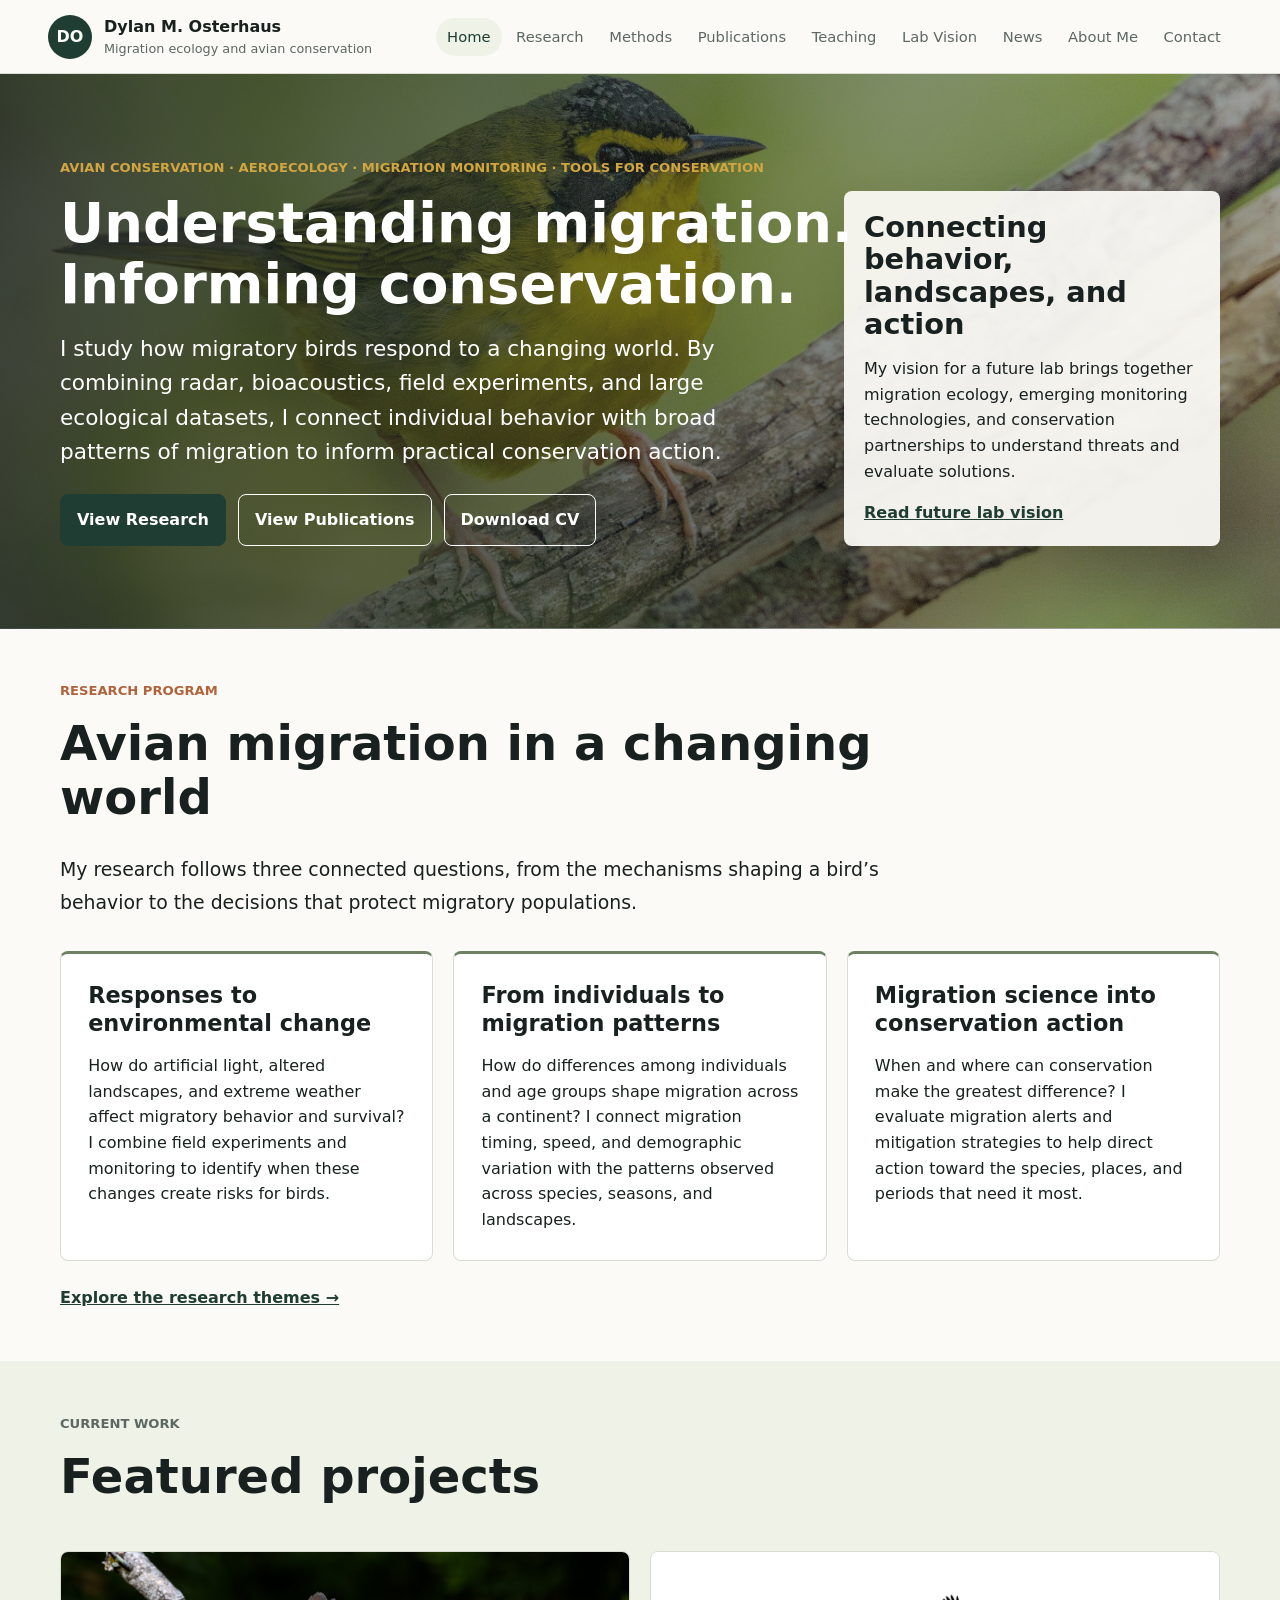
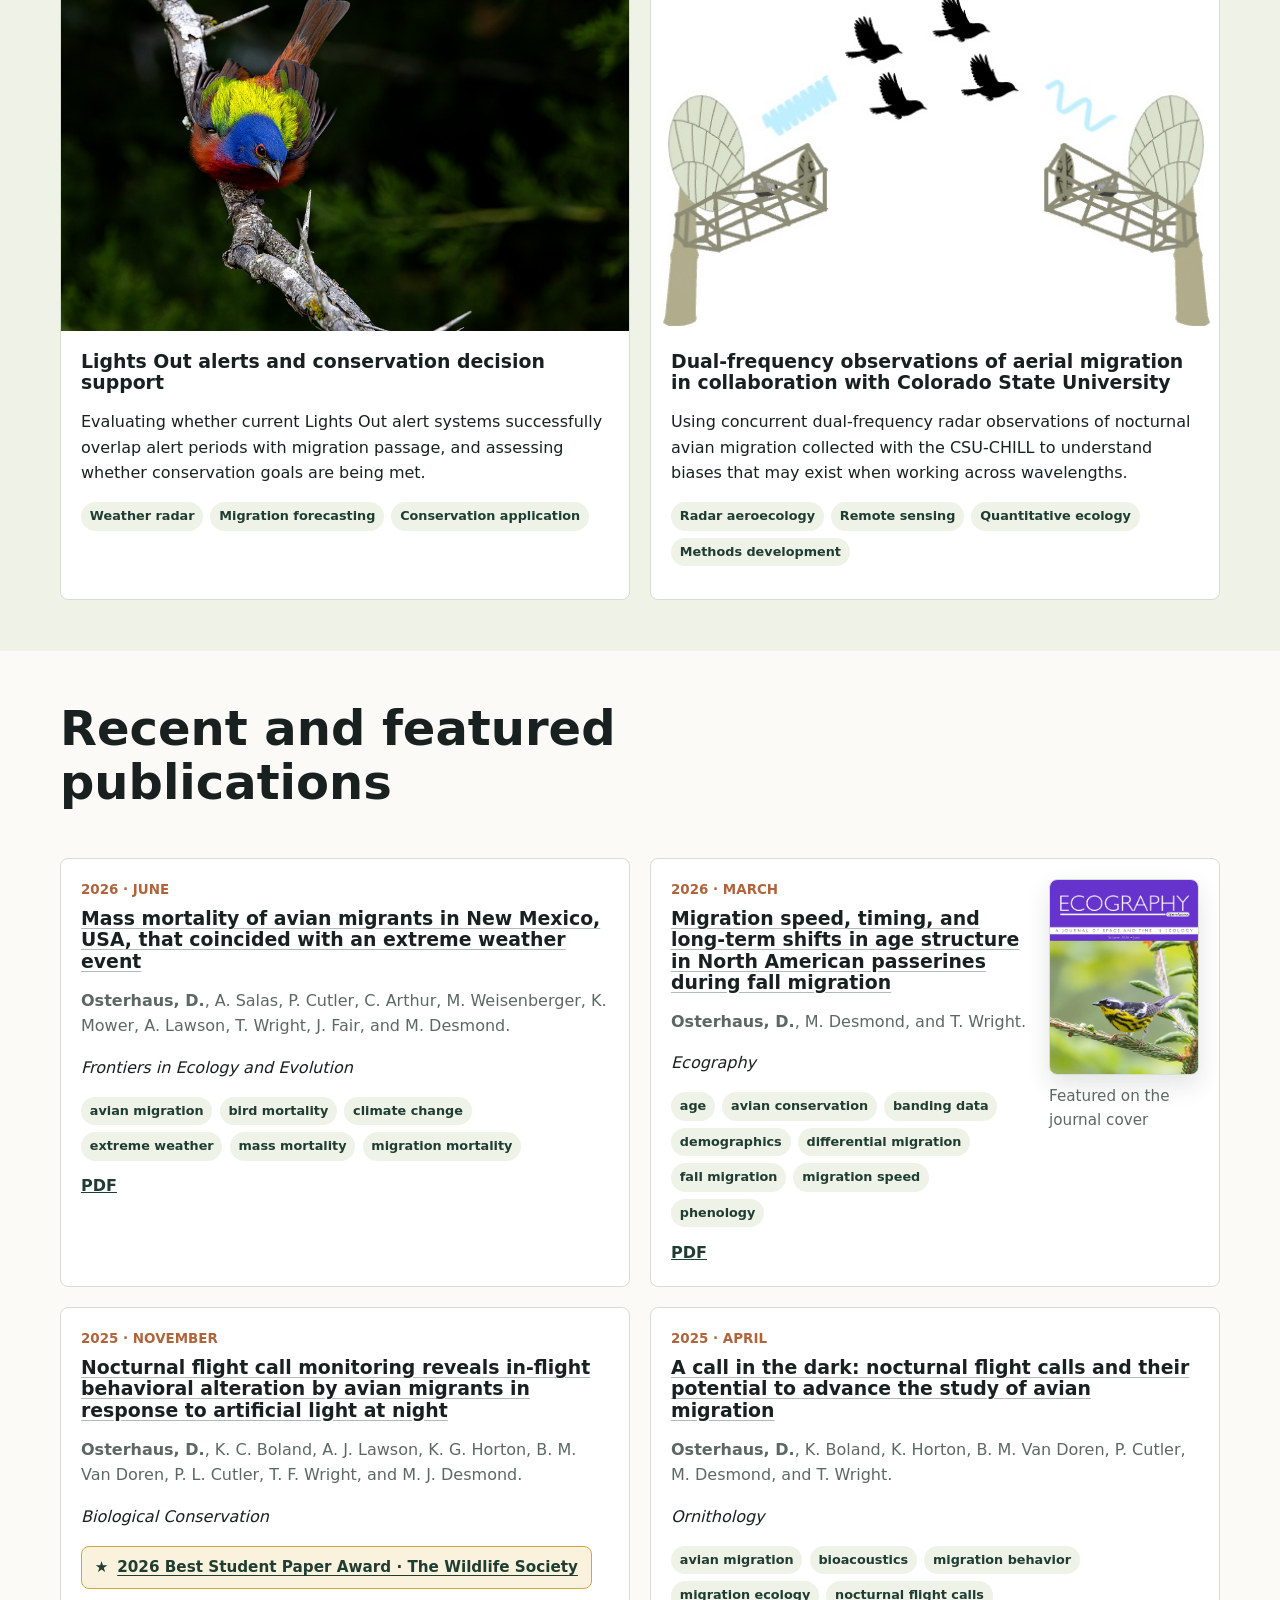
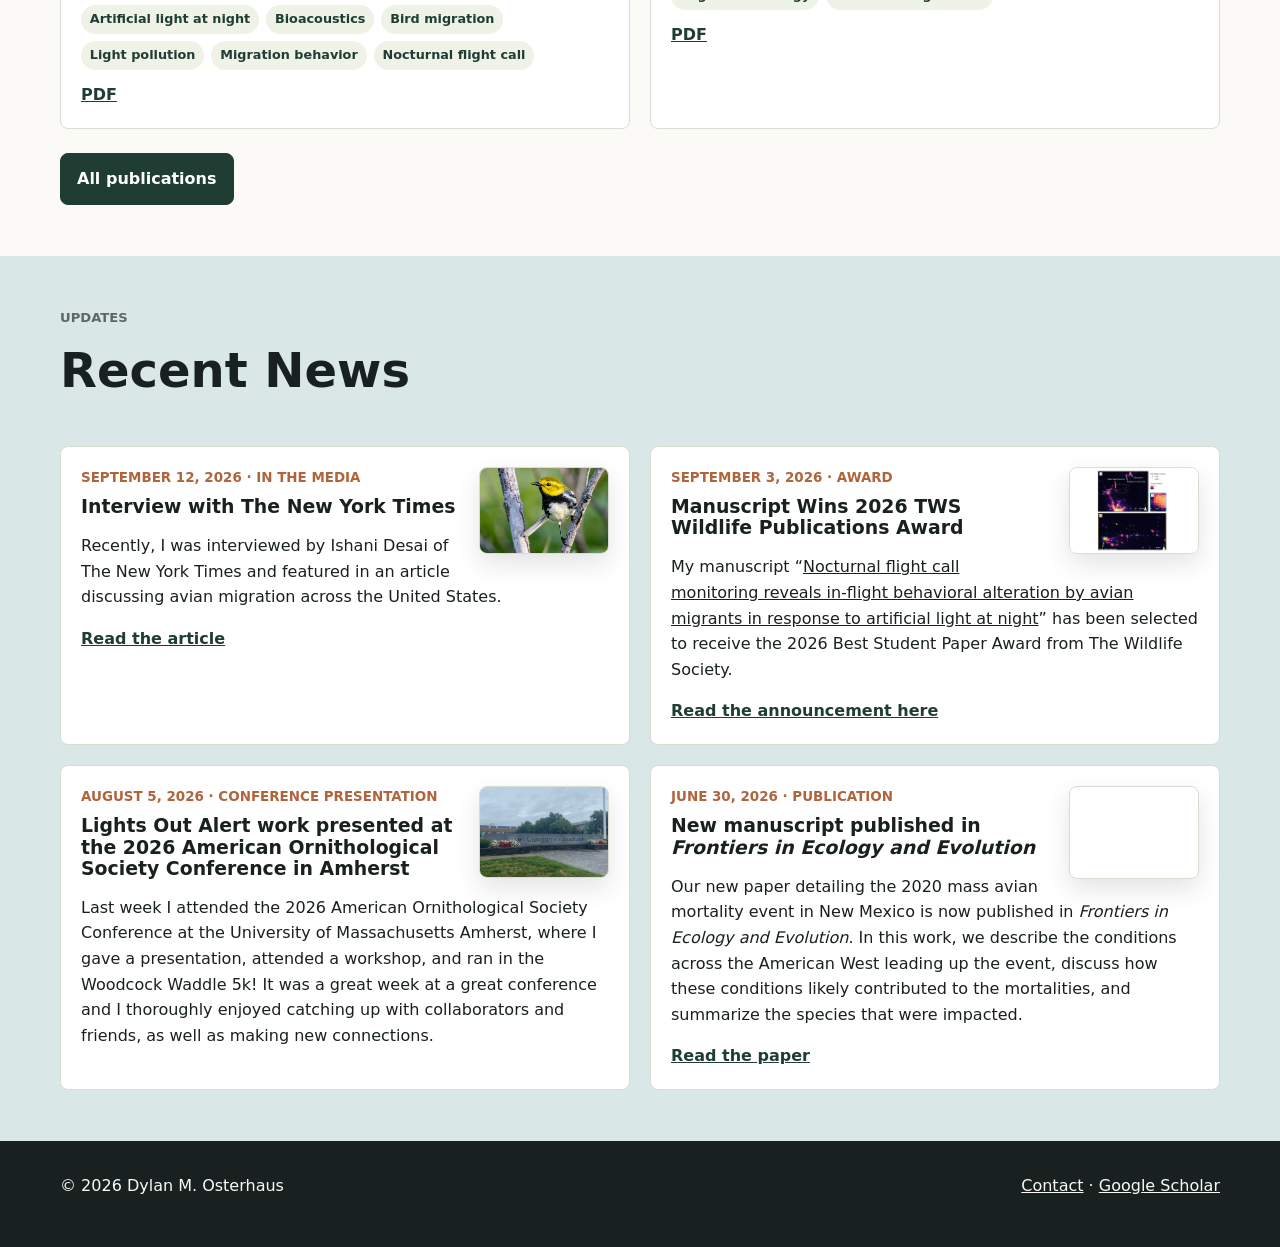
==== commit cc4cba5d: "Expand research, teaching, lab vision, and About Me pages" ====
--- a/index.html
+++ b/index.html
@@ -8,7 +8,7 @@
   <link rel="icon" href="assets/favicon.svg">
   <link rel="stylesheet" href="assets/css/styles.css?v=3903f892c358">
 </head>
-<body>
+<body class="expanded-page home-draft">
   <a class="skip-link button" href="#main">Skip to content</a>
   <header class="site-header" data-site-header></header>
 
@@ -17,8 +17,8 @@
       <div class="inner">
         <div>
           <p class="eyebrow">Avian conservation · Aeroecology · Migration monitoring · Tools for Conservation</p>
-          <h1>Dylan M. Osterhaus</h1>
-          <p class="lede">I study how birds move through a changing world, with a focus on nocturnal migration, artificial light at night, radar aeroecology, acoustic monitoring, and conservation decision support.</p>
+          <h1><span>Understanding migration.</span><span>Informing conservation.</span></h1>
+          <p class="lede">I study how migratory birds respond to a changing world. By combining radar, bioacoustics, field experiments, and large ecological datasets, I connect individual behavior with broad patterns of migration to inform practical conservation action.</p>
           <div class="button-row">
             <a class="button" href="research.html">View Research</a>
             <a class="button secondary" href="publications.html">View Publications</a>
@@ -26,43 +26,14 @@
           </div>
         </div>
         <aside class="hero-card">
-          <h2>Building actionable migration science</h2>
-          <p>My future lab will pair field ecology, radar, acoustic monitoring, and collaborative conservation partnerships to understand risks facing migratory birds and develop data-driven strategies to mitigate negative impacts.</p>
+          <h2>Connecting behavior, landscapes, and action</h2>
+          <p>My vision for a future lab brings together migration ecology, emerging monitoring technologies, and conservation partnerships to understand threats and evaluate solutions.</p>
           <a class="text-link" href="lab-vision.html">Read future lab vision</a>
         </aside>
       </div>
     </section>
 
-    <section class="section">
-      <div class="inner">
-        <div class="section-header">
-          <div>
-            <p class="eyebrow">Research Program</p>
-            <h2>Migration Ecology for Conservation Applications</h2>
-          </div>
-        </div>
-        <div class="grid four">
-          <article class="feature">
-            <h3>Artificial Light at Night</h3>
-            <p>Quantifying behavioral responses of nocturnally migrating birds to light and evaluating strategies that minimize negative impacts.</p>
-          </article>
-          <article class="feature">
-            <h3>Radar Aeroecology</h3>
-            <p>Using weather and research radars to study the ecology of nocturnal avian migration, assess anthropogenic impacts to migrants, and devise techniques to conserve this imperilled system.</p>
-          </article>
-          <article class="feature">
-            <h3>Acoustic Monitoring</h3>
-            <p>Leveraging recent technological advacements and cutting-edge methods to study migration timing, behavior, and species-level movement patterns through the recording of nocturnal flight calls.</p>
-          </article>
-          <article class="feature">
-            <h3>Conservation Science</h3>
-            <p>Working with stakeholders to co-create knowledge and connect field observations, remote sensing, and quantitative tools to guide practical and actionable conservation.</p>
-          </article>
-        </div>
-      </div>
-    </section>
-
-    <section class="section band">
+<section class="section "><div class="inner"><div class="editorial-heading"><p class="eyebrow">Research Program</p><h2>Avian migration in a changing world</h2></div><p class="section-intro">My research follows three connected questions, from the mechanisms shaping a bird’s behavior to the decisions that protect migratory populations.</p><div class="grid three"><article class="detail-card"><h3>Responses to environmental change</h3><p>How do artificial light, altered landscapes, and extreme weather affect migratory behavior and survival? I combine field experiments and monitoring to identify when these changes create risks for birds.</p></article><article class="detail-card"><h3>From individuals to migration patterns</h3><p>How do differences among individuals and age groups shape migration across a continent? I connect migration timing, speed, and demographic variation with the patterns observed across species, seasons, and landscapes.</p></article><article class="detail-card"><h3>Migration science into conservation action</h3><p>When and where can conservation make the greatest difference? I evaluate migration alerts and mitigation strategies to help direct action toward the species, places, and periods that need it most.</p></article></div><div class="button-row"><a class="text-link" href="research.html">Explore the research themes →</a></div></div></section>    <section class="section band">
       <div class="inner">
         <div class="section-header">
           <div>
--- a/assets/css/styles.css
+++ b/assets/css/styles.css
@@ -1184,3 +1184,50 @@
     background-size: 100% 100%, contain;
   }
 }
+
+/* Expanded editorial pages — local review draft. */
+.expanded-page .editorial-heading { max-width: 850px; margin-bottom: 1.8rem; }
+.expanded-page .editorial-heading .eyebrow { color: var(--clay); }
+.expanded-page .section-intro { max-width: 850px; font-size: 1.18rem; line-height: 1.75; margin-bottom: 2rem; }
+.expanded-page .detail-card { padding: 1.7rem; background: var(--white); border: 1px solid var(--line); border-top: 3px solid var(--sage); border-radius: var(--radius); }
+.expanded-page .detail-card h3 { font-size: 1.4rem; line-height: 1.25; }
+.expanded-page .detail-card p:last-child { margin-bottom: 0; }
+.expanded-page .editorial-split { display: grid; grid-template-columns: 1fr 1fr; gap: 3rem; }
+.expanded-page .theme-row { display: grid; grid-template-columns: 70px 1fr; gap: 1.5rem; padding: 2rem 0; border-top: 1px solid var(--line); max-width: 980px; }
+.expanded-page .theme-number { font-size: 2.5rem; color: var(--sage); font-weight: 700; line-height: 1; }
+.expanded-page .theme-row h3 { font-size: 1.7rem; }
+.expanded-page .theme-note { color: var(--muted); font-size: .95rem; margin-bottom: 0; }
+.expanded-page .teaching-model { display: grid; grid-template-columns: 6fr 3fr 2.5fr; border-radius: var(--radius); overflow: hidden; background: var(--forest); color: white; }
+.expanded-page .teaching-model article { padding: 1.8rem; border-right: 1px solid #ffffff35; }
+.expanded-page .teaching-model strong { display: block; font-size: 3rem; color: #e4c46e; margin-bottom: .7rem; }
+.expanded-page .model-caption { color: var(--muted); font-size: .9rem; margin-top: .8rem; }
+.expanded-page .field-note { margin-top: 2rem; }
+.expanded-page blockquote { margin: 0; padding: 2rem; border-left: 3px solid var(--forest); font-size: 1.5rem; }
+.expanded-page blockquote cite { font-size: .9rem; font-style: normal; color: var(--muted); }
+.expanded-page .award-row { display: grid; grid-template-columns: 90px 1fr; gap: 1.5rem; padding: 1.5rem 0; border-top: 1px solid var(--line); }
+.expanded-page .award-year { font-size: 1.5rem; color: var(--forest); font-weight: 800; }
+.expanded-page .award-row h3 { margin-bottom: .4rem; font-size: 1.3rem; }
+.expanded-page .award-org { font-weight: 600; margin-bottom: .35rem; }
+.expanded-page .award-row p:last-child { margin: 0; color: var(--muted); }
+.home-draft .hero .inner > div { container-type: inline-size; }
+.home-draft .hero h1 { font-size: clamp(1rem, 7.6cqw, 3.4rem); }
+.home-draft .hero h1 span { display: block; white-space: nowrap; }
+.home-draft .hero-card h2 { font-size: 1.8rem; }
+.expanded-page .page-hero h1 { font-size: clamp(2.5rem, 5vw, 4.7rem); }
+
+.about-page .page-hero h1 { font-size: clamp(2.5rem, 4.5vw, 4.5rem); }
+.about-page .portrait { max-height: 440px; }
+@media(max-width: 980px) {
+ .expanded-page .editorial-split { grid-template-columns: 1fr; gap: 1rem; }
+ .expanded-page .teaching-model { grid-template-columns: 1fr; }
+ .expanded-page .teaching-model article { border-right: 0; border-bottom: 1px solid #ffffff35; }
+
+}
+@media(max-width: 640px) {
+ .expanded-page .theme-row { grid-template-columns: 40px 1fr; gap: .8rem; }
+ .expanded-page .theme-number { font-size: 1.8rem; }
+ .expanded-page .award-row { grid-template-columns: 1fr; gap: .5rem; }
+}
+
+.expanded-page .student-perspectives { display: grid; gap: 1.8rem; max-width: 980px; }
+.expanded-page .student-perspectives blockquote { font-size: clamp(1.15rem, 2vw, 1.45rem); }
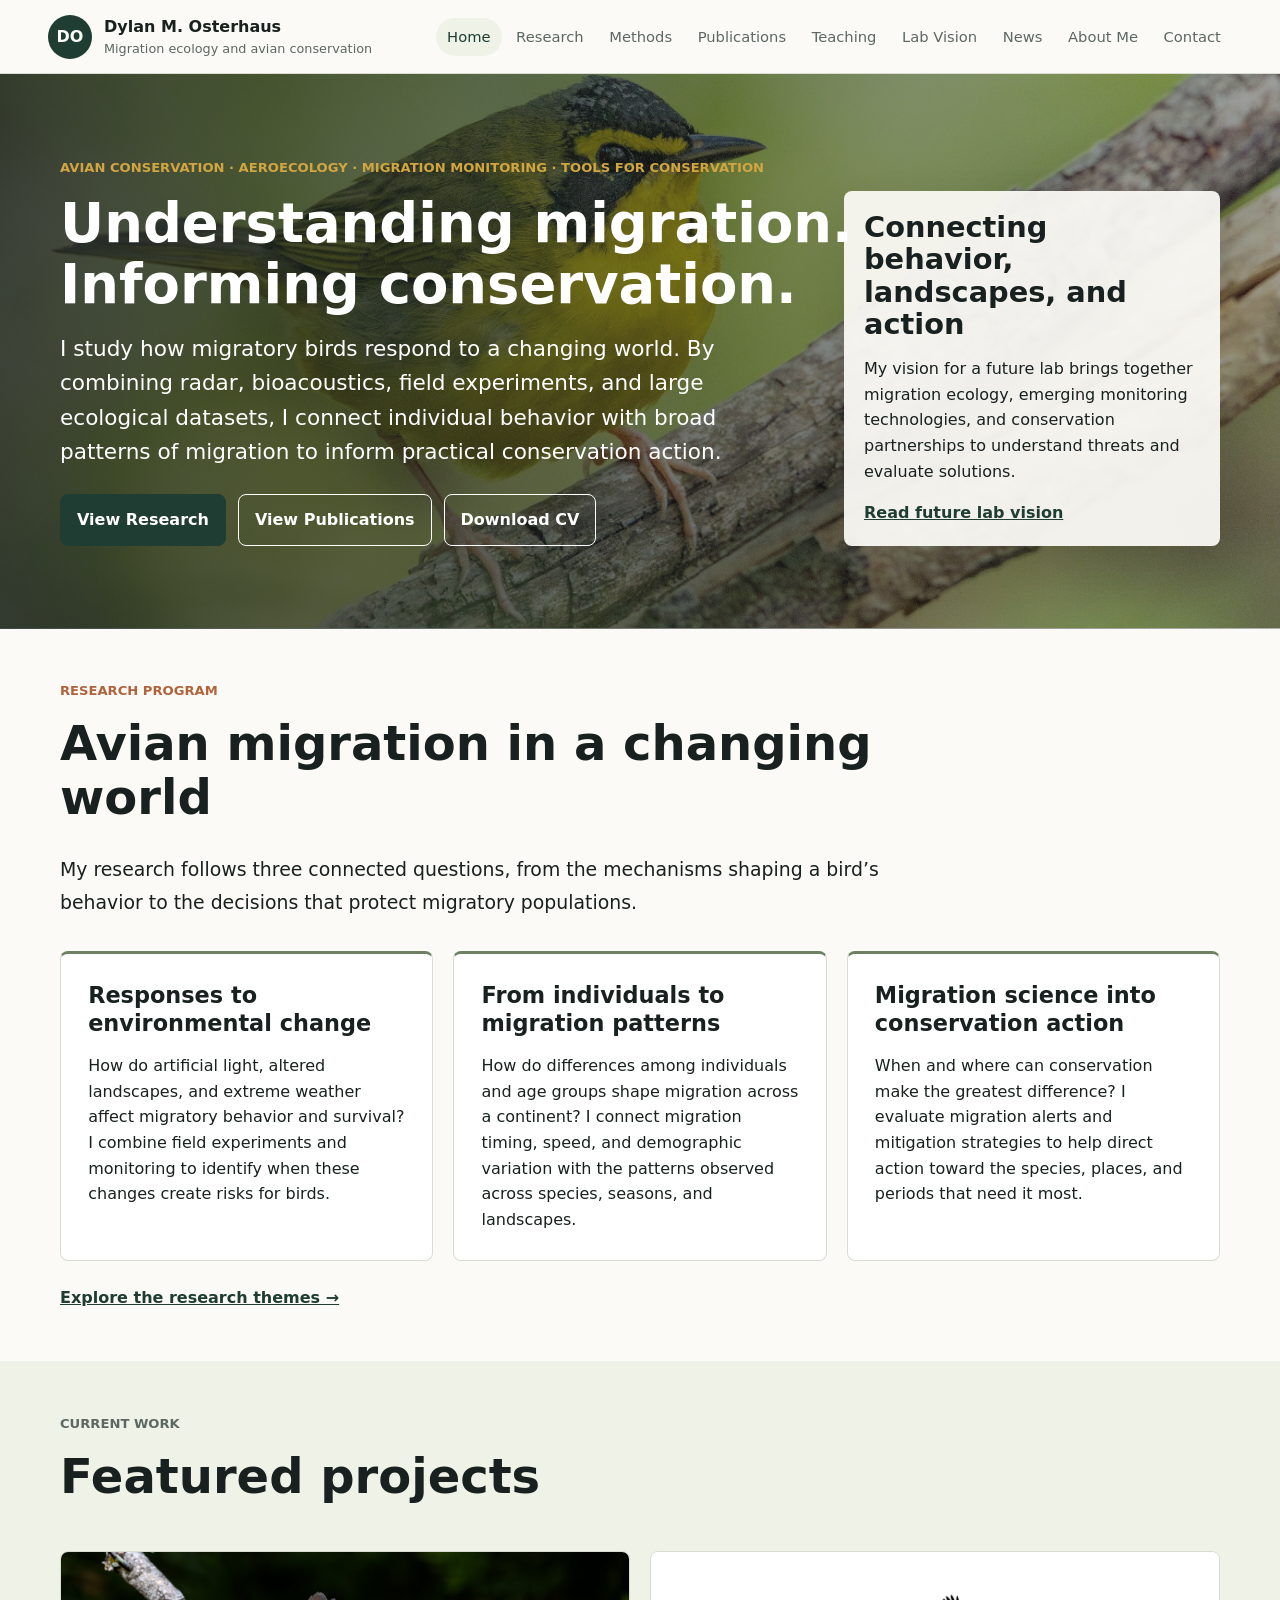
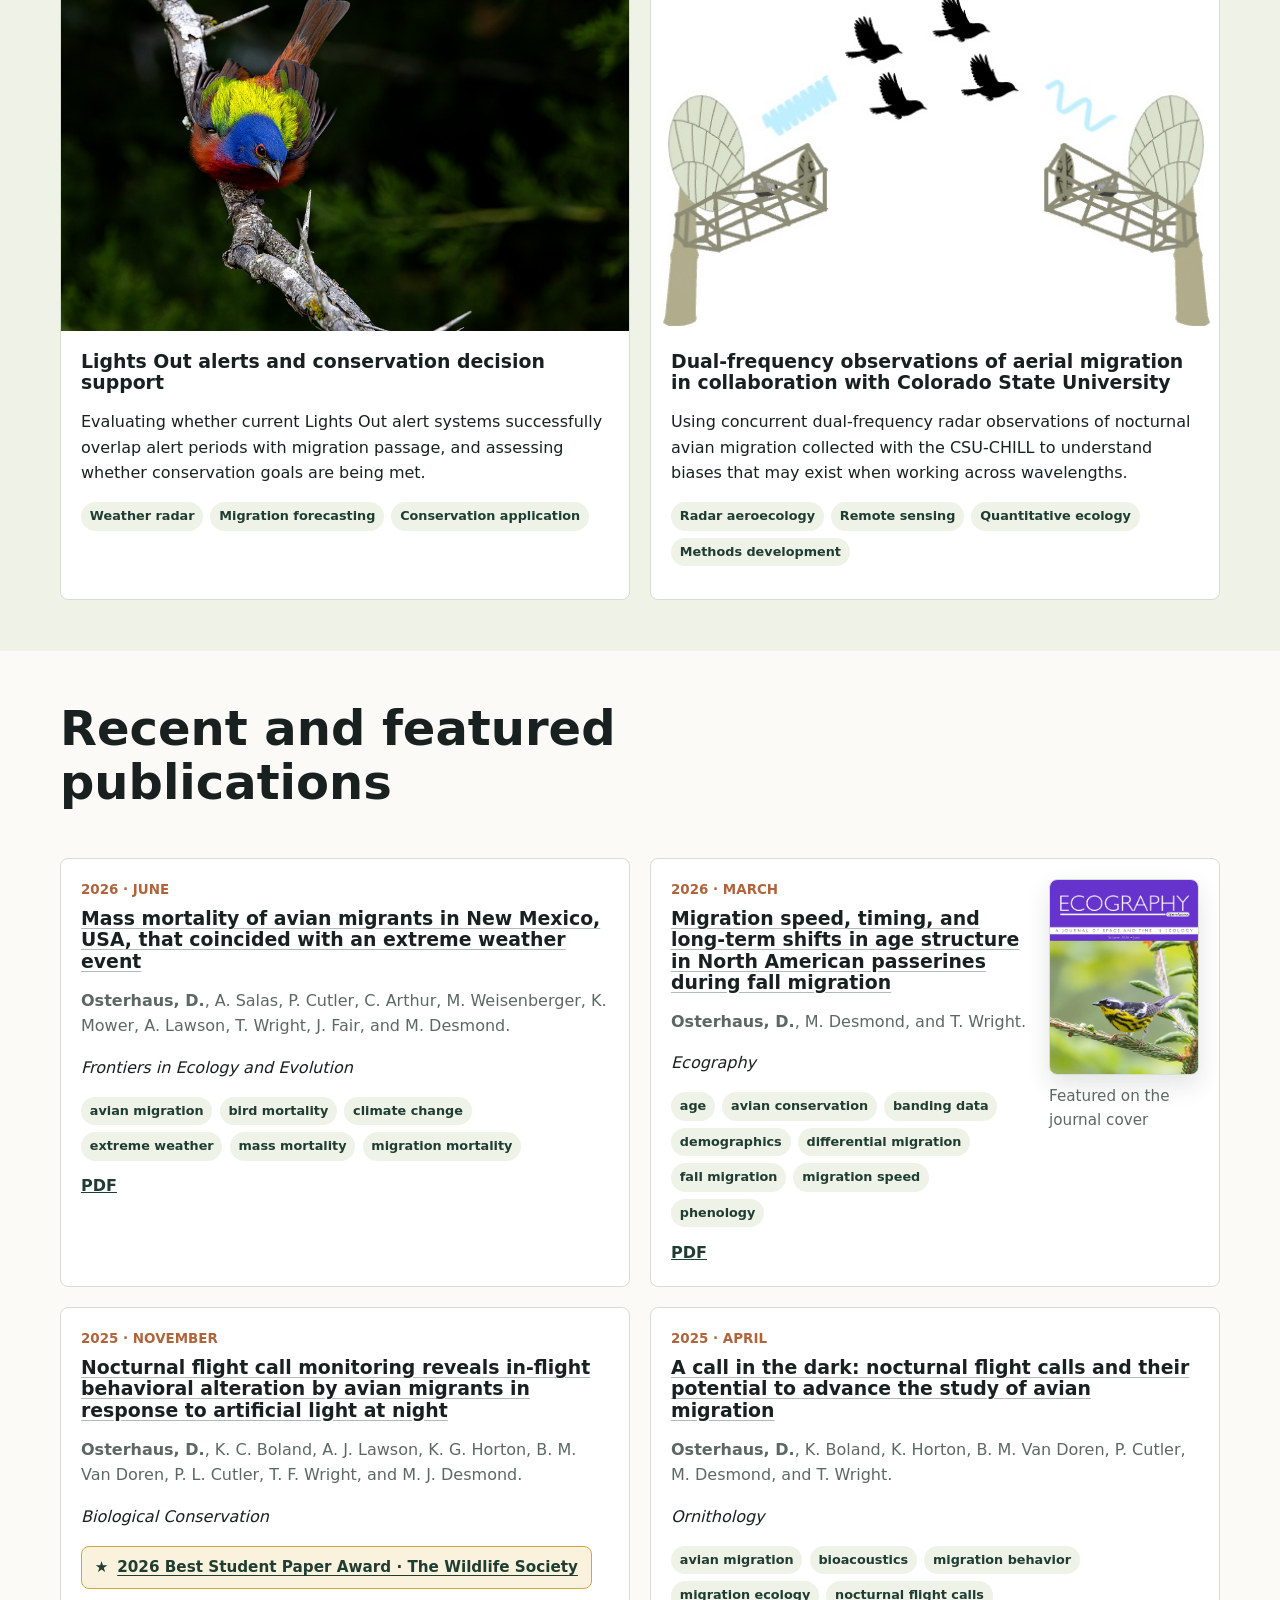
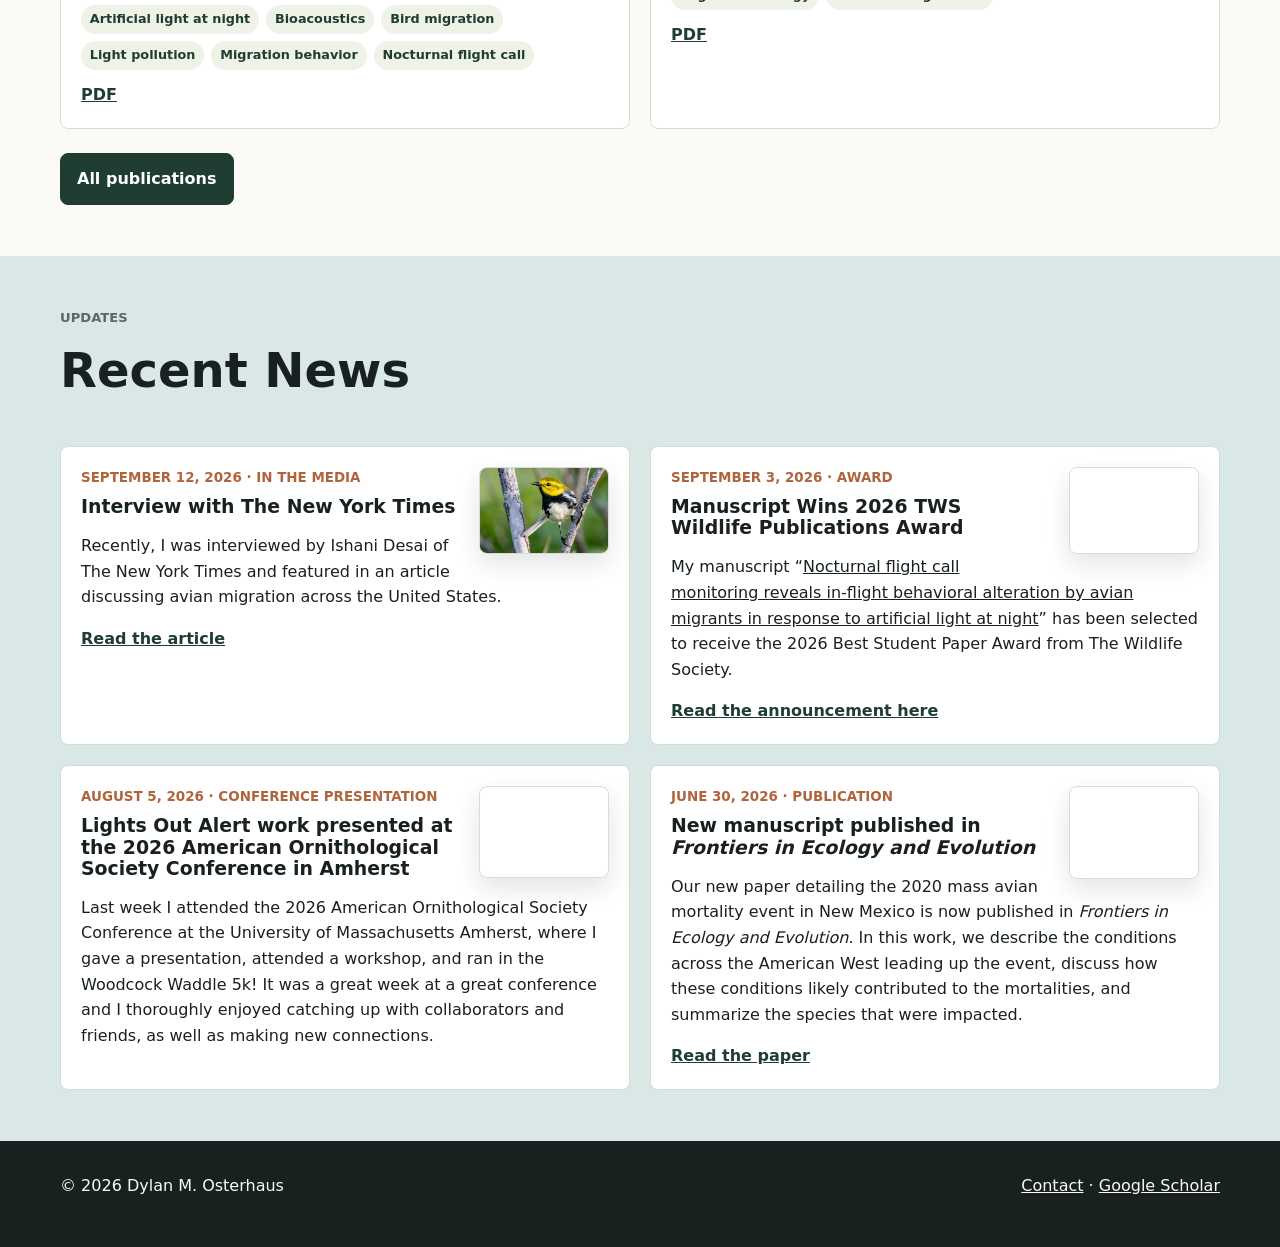
==== commit d341e460: "Use versioned CV download to avoid stale cached copies" ====
--- a/index.html
+++ b/index.html
@@ -22,7 +22,7 @@
           <div class="button-row">
             <a class="button" href="research.html">View Research</a>
             <a class="button secondary" href="publications.html">View Publications</a>
-            <a class="button secondary" href="CV/CV_Osterhaus.docx">Download CV</a>
+            <a class="button secondary" href="CV/CV_Osterhaus_2026-11-11.docx">Download CV</a>
           </div>
         </div>
         <aside class="hero-card">
